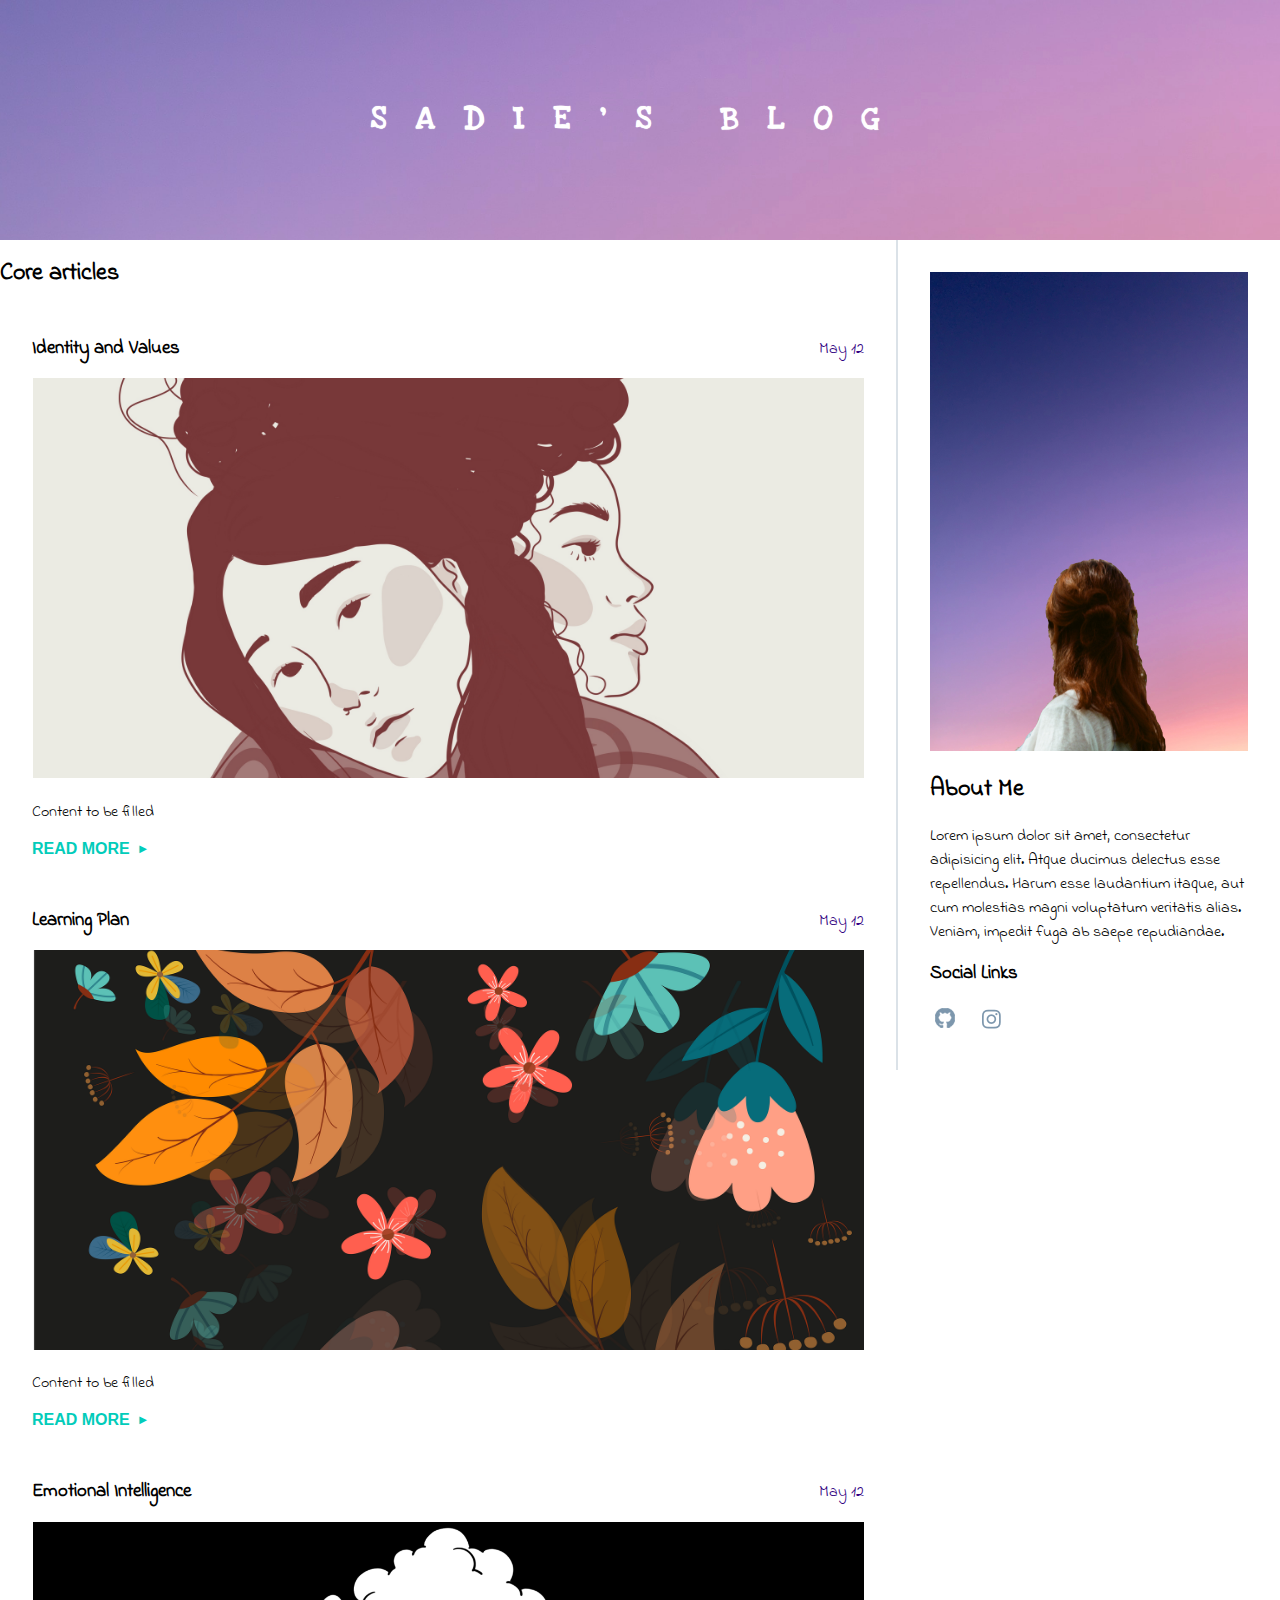
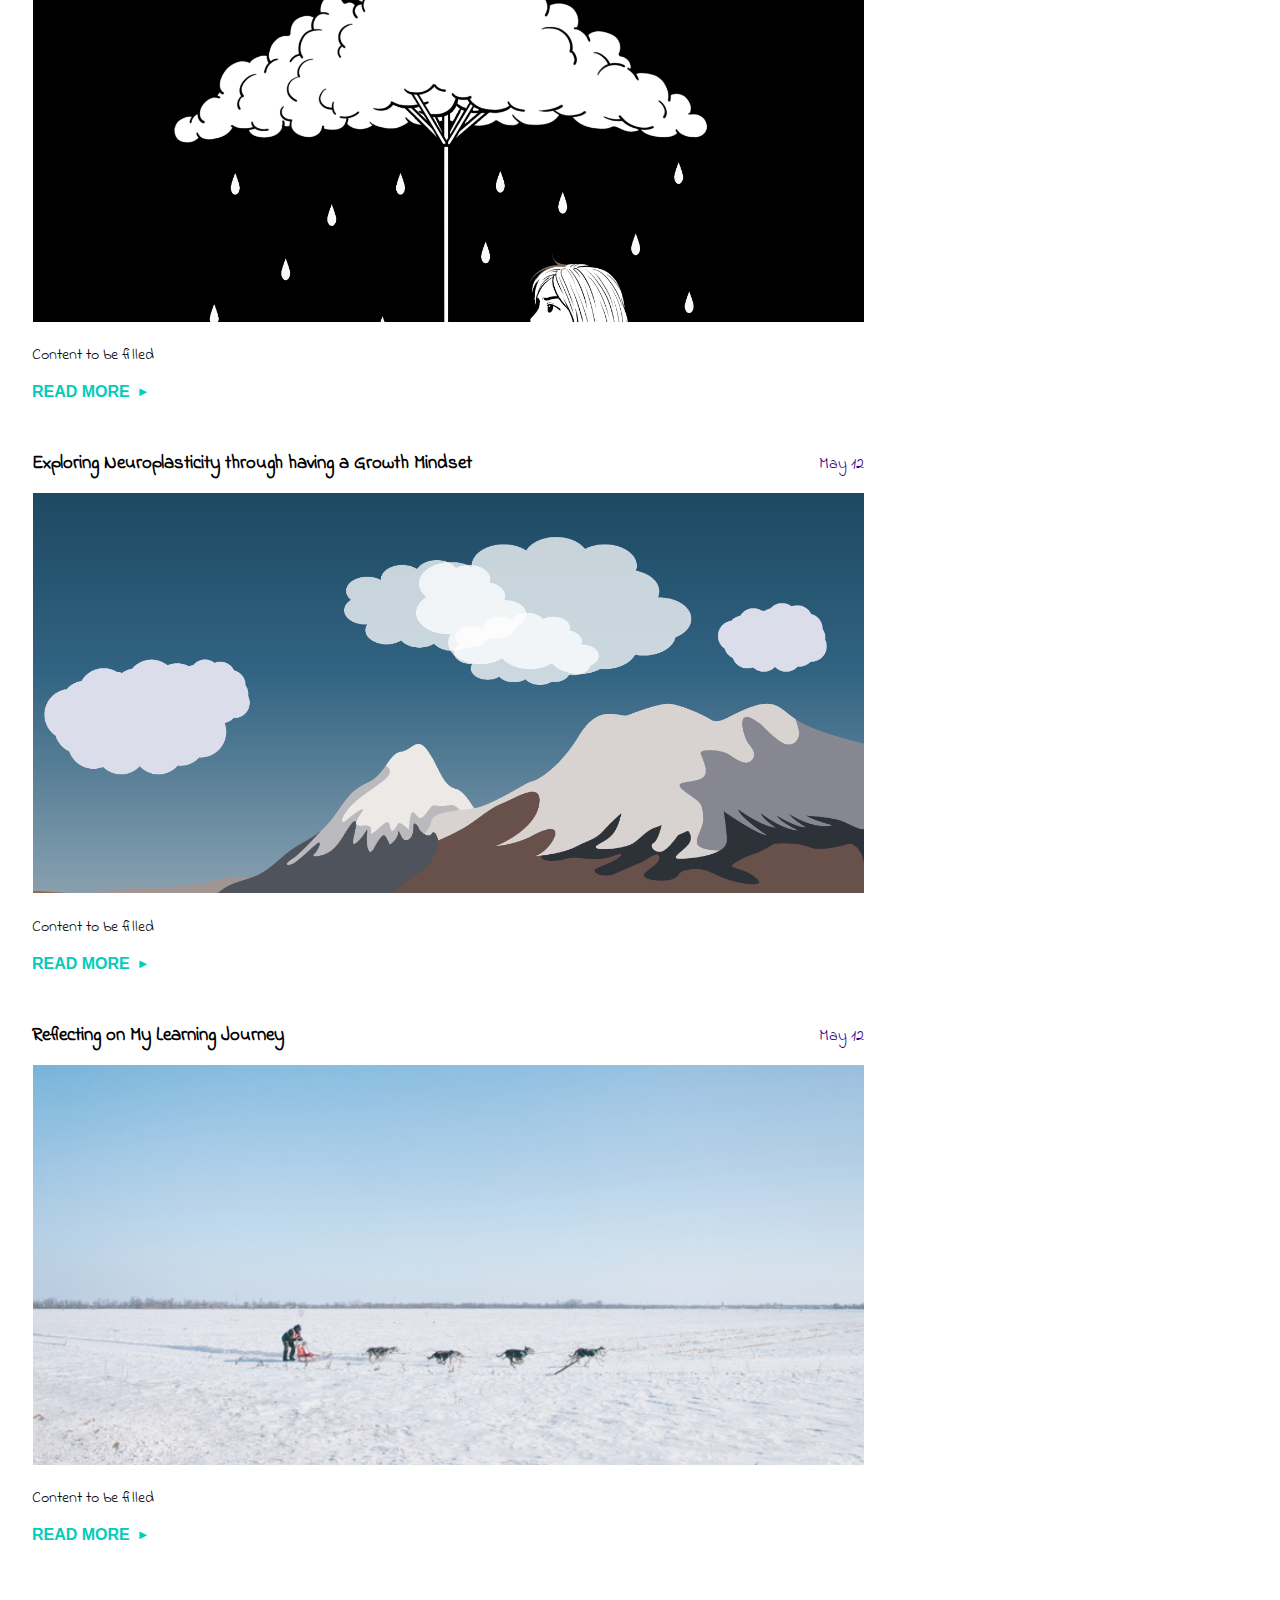
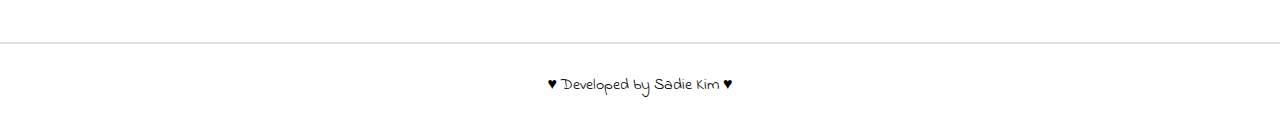
==== core-blog.html @ ee351d7e "Sadie's blog skeleton" ====
<!DOCTYPE html>
<html lang="en">
<head>
  <meta charset="utf-8">
  <title> Sadie's Blog </title>
  <meta name="viewport" content="width=device-width, initial-scale=1">
  <meta name="description" content="">
  <link href="https://fonts.googleapis.com/css2?family=Indie+Flower&family=Love+Ya+Like+A+Sister&display=swap" rel="stylesheet">
  <link rel="stylesheet" href="css/normalize.min.css">
  <link rel="stylesheet" href="css/app.css">
</head>

<body>

  <header class="page-header">
    <h1>
      <a href=index.html> Sadie's Blog </a>
    </h1>
  </header>

  <div class="container">
    <main>
      <h2 class="visuallyhidden"> Core articles </h2>

      <article>
        <header>
          <h3> Identity and Values </h3>
          <time datetime="2016-05-12T08:00">May 12</time>
        </header>
        <img src="img/identityandvalues.jpg" alt="A dogsled team in Alaska">
        <p>Content to be filled</p>
        <a class="read-more" href="#">Read more</a>
      </article> 

      <article>
        <header>
          <h3> Learning Plan </h3>
          <time datetime="2016-05-12T08:00">May 12</time>
        </header>
        <img src="img/learningplan.png" alt="A dogsled team in Alaska">
        <p>Content to be filled</p>
        <a class="read-more" href="#">Read more</a>
      </article> 

      <article>
        <header>
          <h3> Emotional Intelligence </h3>
          <time datetime="2016-05-12T08:00">May 12</time>
        </header>
        <img src="img/emotionalintelligence2.png" alt="A dogsled team in Alaska">
        <p>Content to be filled</p>
        <a class="read-more" href="#">Read more</a>
      </article> 

      <article>
        <header>
          <h3> Exploring Neuroplasticity through having a Growth Mindset </h3>
          <time datetime="2016-05-12T08:00">May 12</time>
        </header>
        <img src="img/growthmindset2.png" alt="A dogsled team in Alaska">
        <p>Content to be filled</p>
        <a class="read-more" href="#">Read more</a>
      </article> 

      <article>
        <header>
          <h3> Reflecting on My Learning Journey </h3>
          <time datetime="2016-05-12T08:00">May 12</time>
        </header>
        <img src="img/chasing-the-snow.jpg" alt="A dogsled team in Alaska">
        <p>Content to be filled</p>
        <a class="read-more" href="#">Read more</a>
      </article> 




      
    </main> 

    <aside>
      <img src="img/profilepic.jpg" alt="My profile picture" style="width:100%;height:auto;>

      <div class="sidebar-text">
        <h2>About Me</h2>
        <p>Lorem ipsum dolor sit amet, consectetur adipisicing elit. Atque ducimus delectus esse repellendus. Harum esse laudantium itaque, aut cum molestias magni voluptatum veritatis alias. Veniam, impedit fuga ab saepe repudiandae.</p>

        <section>
          <h3 class="visuallyhidden">Social Links</h3>
            <a class="social-link" href="https://github.com/sadie-kim" target=_blank>
              <img src="img/GitHub-Mark-32px.png" alt="github">
            </a>
            <a class="social-link" href="https://www.instagram.com/sadie.kim/" target=_blank>
              <img src="img/social-instagram.png" alt="Instagram">
            </a>
            <!--<a class="social-link" href="https://plus.google.com/+Udacity">
              <img src="img/social-google.png" alt="Google Plus">
            </a> -->
        </section>
      </div>
    </aside>
  </div>

  <footer>
    &hearts; Developed by Sadie Kim  &hearts; 
  </footer>

  <script src="js/app.js"></script>
  </body>
</html>
---- css/app.css ----
html {
    box-sizing: border-box;
}

*,
*::before,
*::after {
    box-sizing: inherit;
}

body {
    background-color: #ffffff;
    color: #ffffff;
    font-family: 'Indie Flower', cursive;
}

h1 {
    font-family: 'Love Ya Like A Sister', cursive;
    font-size: 300%;
}

h2,
h3,
h4 {
    font-family: 'Indie Flower', cursive;
}


p {
    line-height: 1.5;
}

.container {
    margin: auto;
    max-width: 1300px;
    position: relative
}

.image {
	position:relative;
}

.image .text {
	position:absolute;
	top:180px;
	left:300px;
    font-family: 'Indie Flower', cursive;
    font-size: 300%;
    color: #ffffff;
    font-weight: 1000;
}



/*** Header Styling ***/
.page-header {
    background-image: url('../img/1.jpg');
    background-position: 50% 75%;
    background-size: contain;
    background-size: 100%;
    text-align: center;
    padding: 5em;
    back
}

a { 
    color: inherit;
    text-decoration: none;
} 

h1 {
    letter-spacing: 30px;
    position: relative;
    text-transform: uppercase;
    text-shadow: 0 0 1px white;
    font-size: 200%
}

h1::after {
    border: 5px solid
    border-radius: 50%;
    content: '';
    height: 15px;
    width: 15px;
    position: absolute;
}

h2,h3,p,footer {
    color:black;
}

/*** Article Styling ***/
article,
aside {
    margin: 2em;
}

article header {
    display: flex;
    align-items: baseline;
    justify-content: space-between;
}

time {
    color: #310081;
}

article img {
    height: auto;
    width:100%;
    max-height: 400px;
    object-fit: cover;
    object-position: 1px 10%;
}

.read-more {
    color: #02ccba;
    font-family: 'Open Sans', sans-serif;
    font-weight: bold;
    text-decoration: none;
    text-transform: uppercase;
}

.read-more::after {
    content: '►';
    position: relative;
    left: 7px;
    font-size: 80%;
    top: -1px;
}

/*** Sidebar Styling ***/
aside {
    border-top: 2px solid #dbe2e8;
    margin-top: 2em;
    padding-top: 2em;
}

.social-link {
    display: inline-block;
    margin-right: 0.75em;
}


/*** Footer Styling ***/
footer {
    border-top: 2px solid #dbe2e8;
    margin-top: 4em;
    padding: 2em;
    text-align: center;
}

/*** Reponsive Styles ***/
@media (min-width: 650px) {
    aside {
        display: flex;
    }
    .sidebar-text {
        margin-left: 2em;
    }
    .sidebar-text h2 {
        margin-top: 0;
    }
}

@media (min-width: 1000px) {
    .page-header {
        min-height: 15vh;
    }

    .container {
        display: flex;
    }

    main {
        flex: 1 1 70%;
    }

    
    aside {
        display: block;
        border-top: 0;
        border-left: 2px solid #dbe2e8;
        margin: 0;
        padding: 2em;
        flex: 0 1 30%;
        align-self: flex-start;
    }

    .sidebar-text {
        margin-left: 0;
    }

    .sidebar-text h2 {
        margin-top: 0.5em;
    }
}
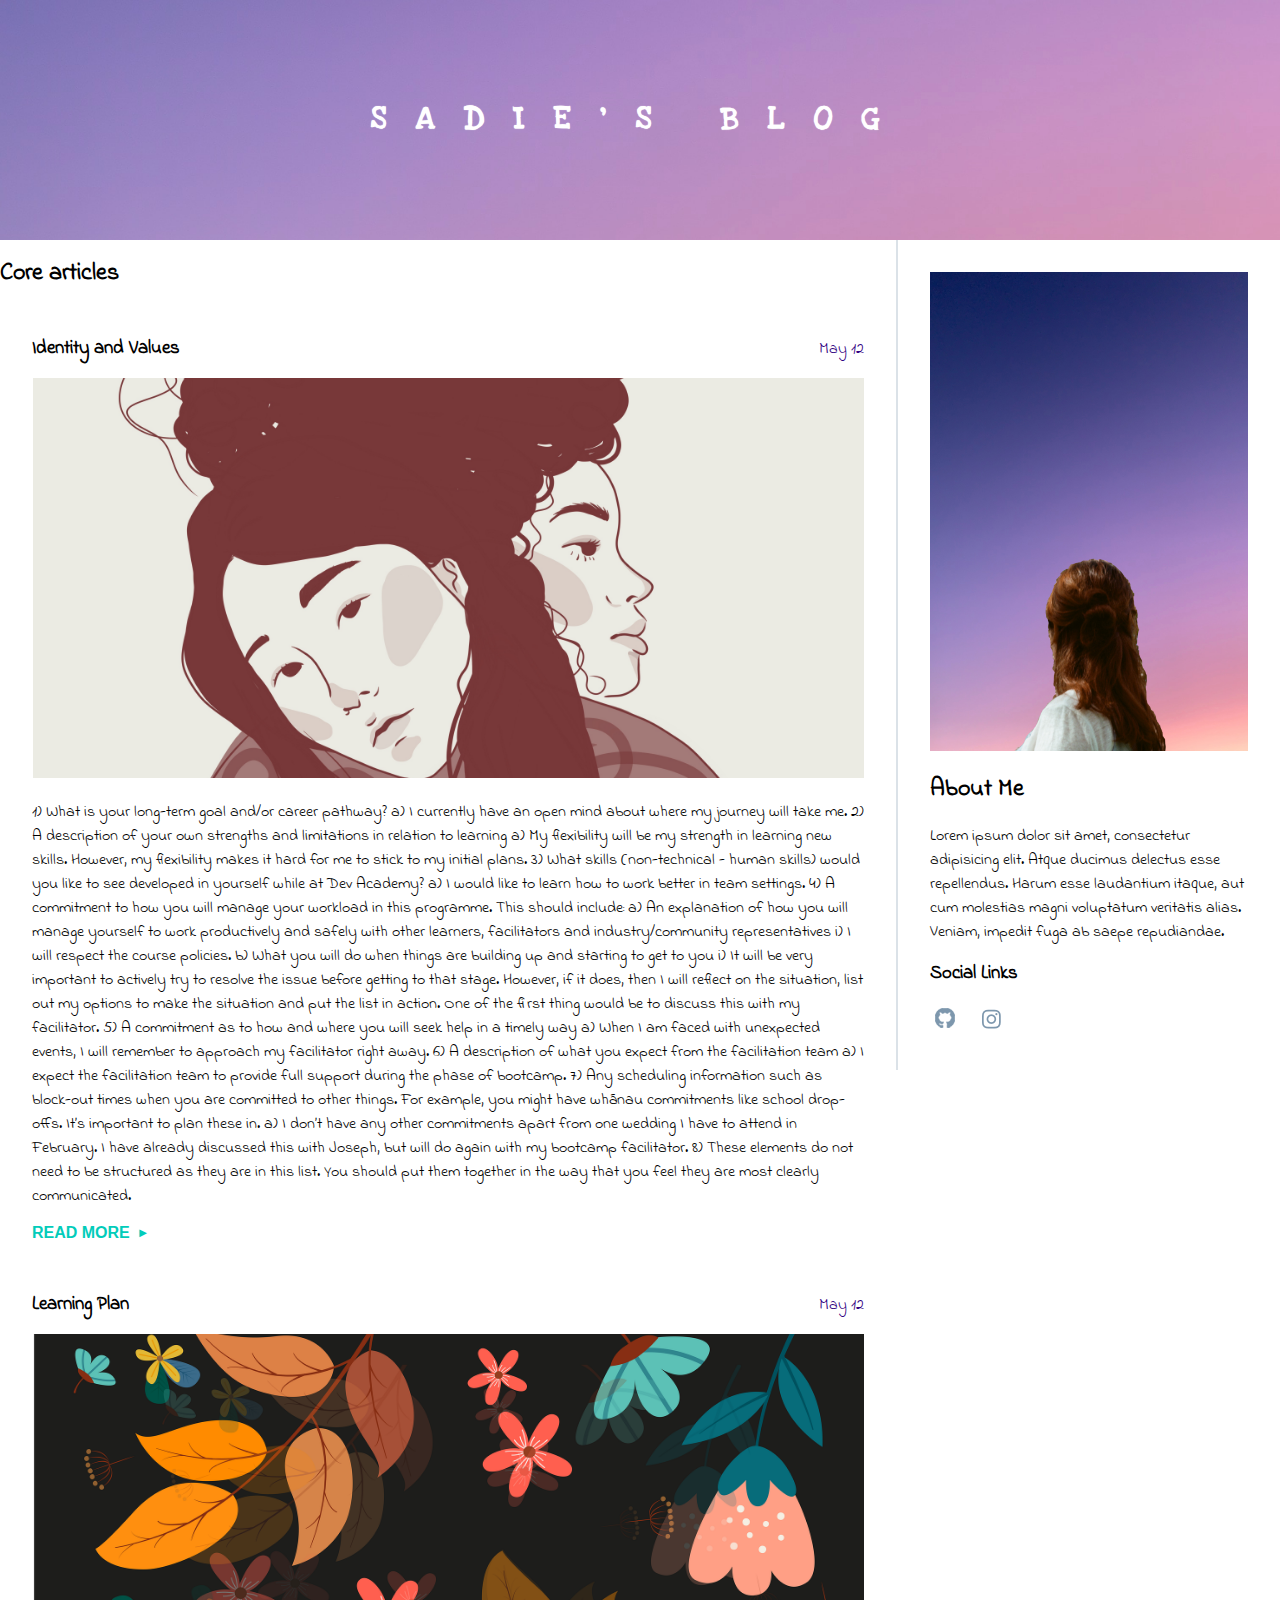
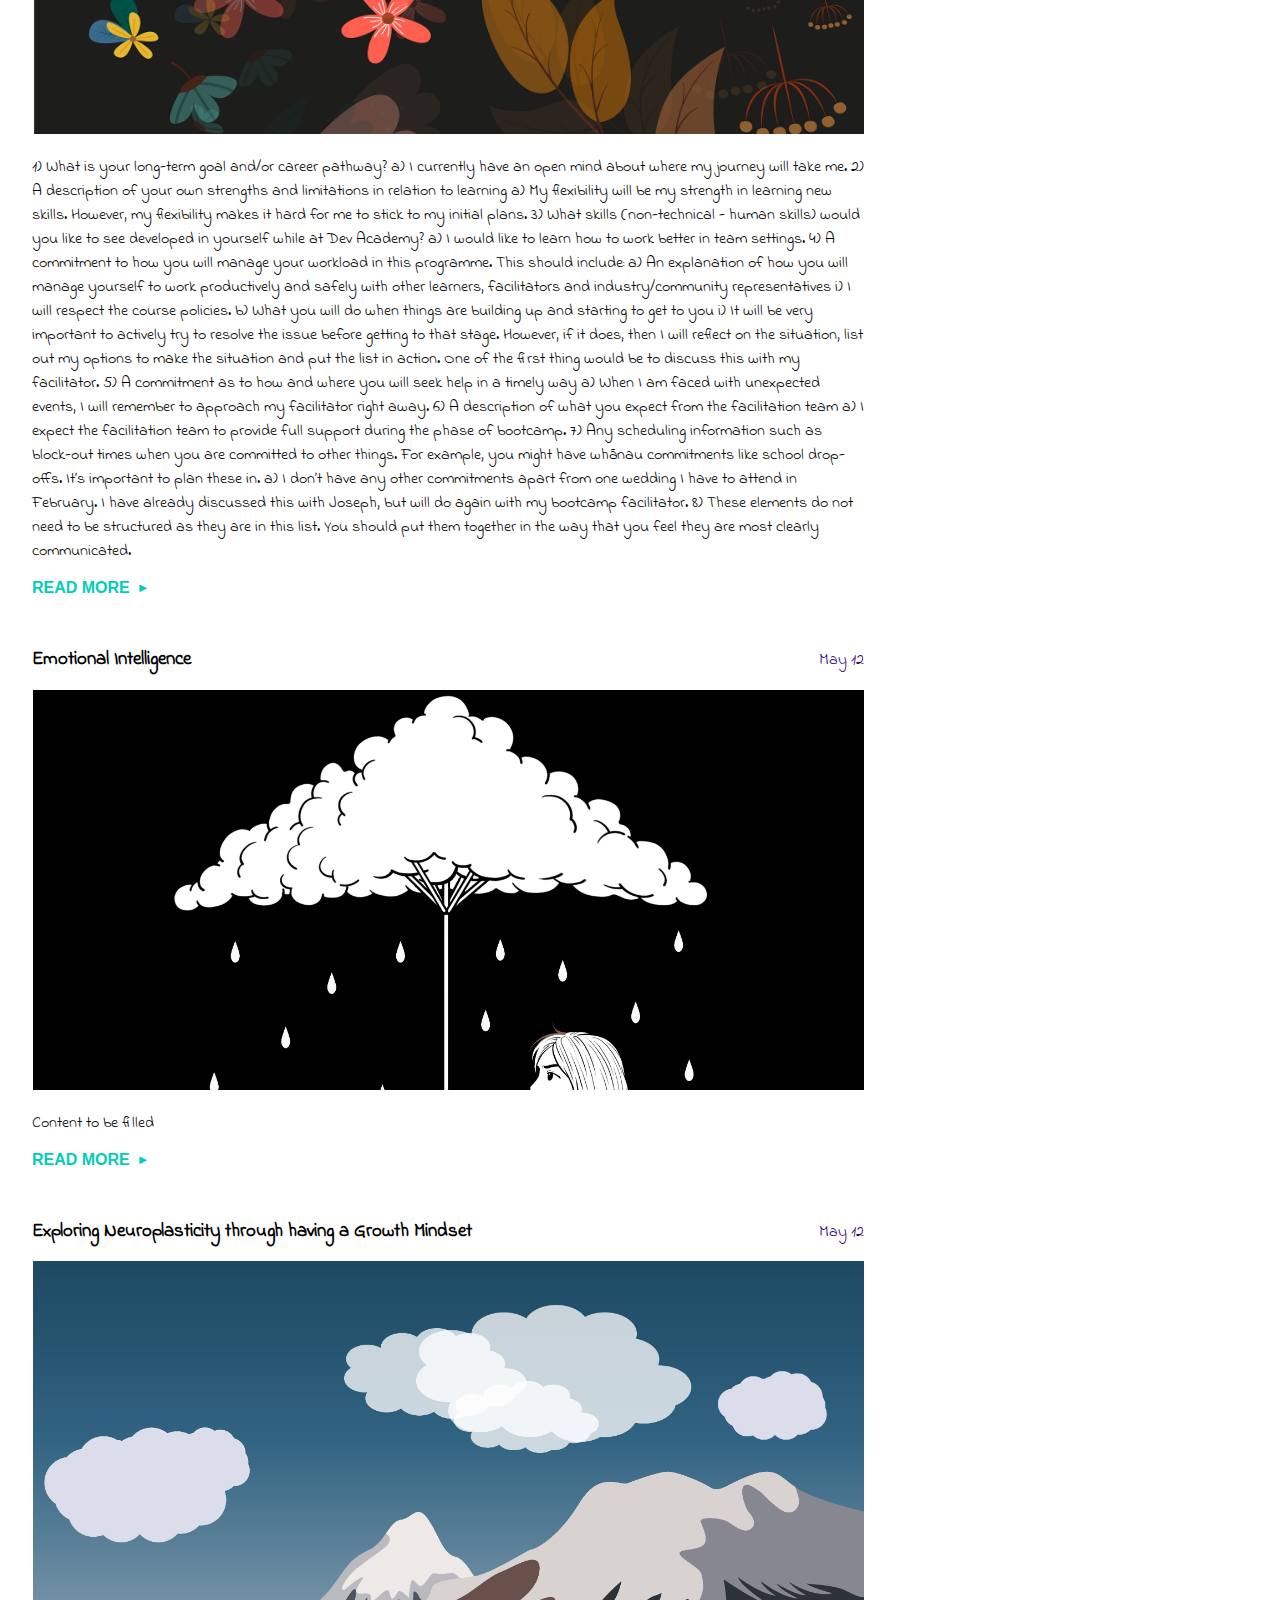
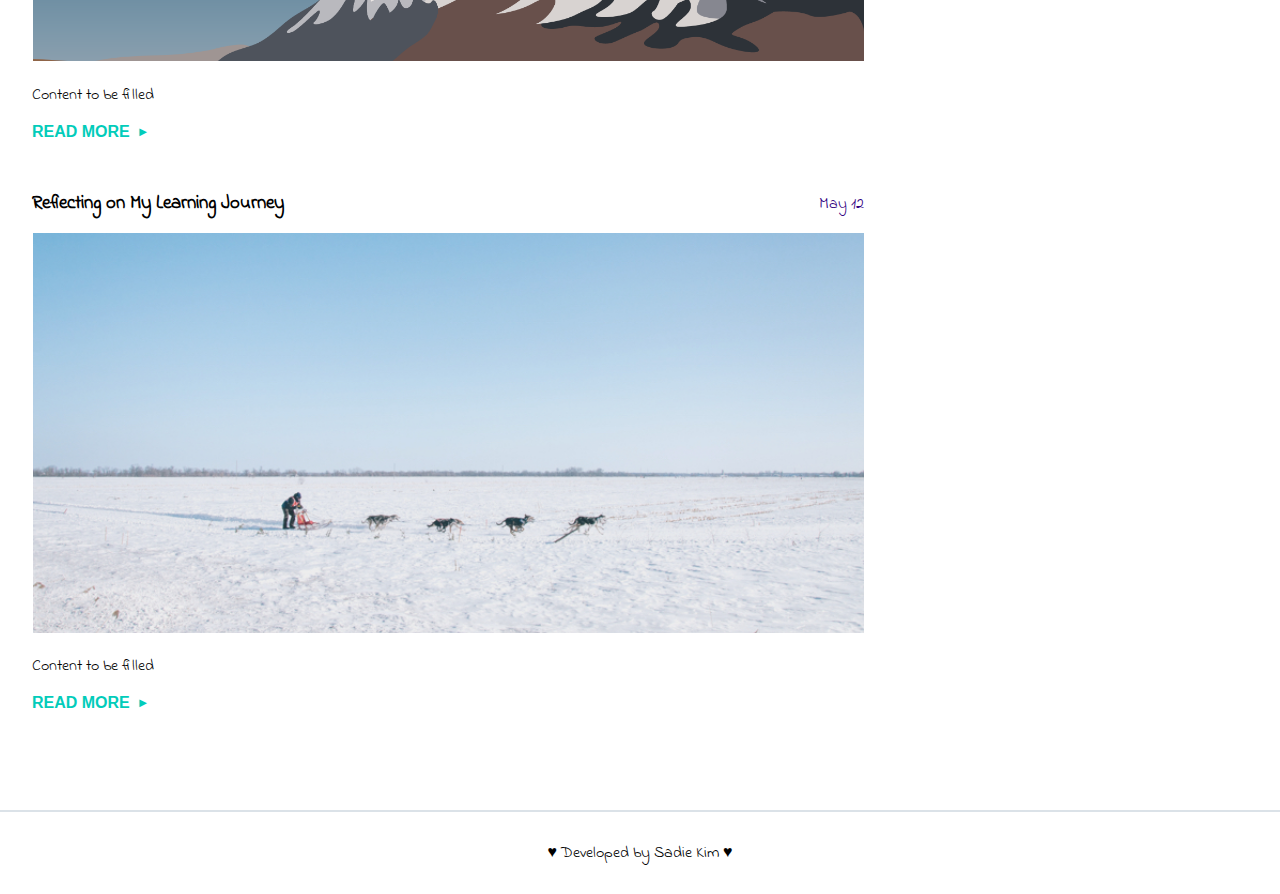
==== commit ed0671fe: "Core blog values and learning plan added" ====
--- a/core-blog.html
+++ b/core-blog.html
@@ -28,7 +28,25 @@
           <time datetime="2016-05-12T08:00">May 12</time>
         </header>
         <img src="img/identityandvalues.jpg" alt="A dogsled team in Alaska">
-        <p>Content to be filled</p>
+        <p>1)	What is your long-term goal and/or career pathway?
+          a)	I currently have an open mind about where my journey will take me. 
+          2)	A description of your own strengths and limitations in relation to learning
+          a)	My flexibility will be my strength in learning new skills. However, my flexibility makes it hard for me to stick to my initial plans. 
+          3)	What skills (non-technical - human skills) would you like to see developed in yourself while at Dev Academy?
+          a)	I would like to learn how to work better in team settings.
+          4)	A commitment to how you will manage your workload in this programme. This should include:
+          a)	An explanation of how you will manage yourself to work productively and safely with other learners, facilitators and industry/community representatives
+          i)	I will respect the course policies.
+          b)	What you will do when things are building up and starting to get to you
+          i)	It will be very important to actively try to resolve the issue before getting to that stage. However, if it does, then I will reflect on the situation, list out my options to make the situation and put the list in action. One of the first thing would be to discuss this with my facilitator.
+          5)	A commitment as to how and where you will seek help in a timely way
+          a)	When I am faced with unexpected events, I will remember to approach my facilitator right away.
+          6)	A description of what you expect from the facilitation team
+          a)	I expect the facilitation team to provide full support during the phase of bootcamp.
+          7)	Any scheduling information such as block-out times when you are committed to other things. For example, you might have whānau commitments like school drop-offs. It’s important to plan these in.
+          a)	I don’t have any other commitments apart from one wedding I have to attend in February. I have already discussed this with Joseph, but will do again with my bootcamp facilitator.
+          8)	These elements do not need to be structured as they are in this list. You should put them together in the way that you feel they are most clearly communicated.
+          </p>
         <a class="read-more" href="#">Read more</a>
       </article> 
 
@@ -38,7 +56,25 @@
           <time datetime="2016-05-12T08:00">May 12</time>
         </header>
         <img src="img/learningplan.png" alt="A dogsled team in Alaska">
-        <p>Content to be filled</p>
+        <p>1)	What is your long-term goal and/or career pathway?
+          a)	I currently have an open mind about where my journey will take me. 
+          2)	A description of your own strengths and limitations in relation to learning
+          a)	My flexibility will be my strength in learning new skills. However, my flexibility makes it hard for me to stick to my initial plans. 
+          3)	What skills (non-technical - human skills) would you like to see developed in yourself while at Dev Academy?
+          a)	I would like to learn how to work better in team settings.
+          4)	A commitment to how you will manage your workload in this programme. This should include:
+          a)	An explanation of how you will manage yourself to work productively and safely with other learners, facilitators and industry/community representatives
+          i)	I will respect the course policies.
+          b)	What you will do when things are building up and starting to get to you
+          i)	It will be very important to actively try to resolve the issue before getting to that stage. However, if it does, then I will reflect on the situation, list out my options to make the situation and put the list in action. One of the first thing would be to discuss this with my facilitator.
+          5)	A commitment as to how and where you will seek help in a timely way
+          a)	When I am faced with unexpected events, I will remember to approach my facilitator right away.
+          6)	A description of what you expect from the facilitation team
+          a)	I expect the facilitation team to provide full support during the phase of bootcamp.
+          7)	Any scheduling information such as block-out times when you are committed to other things. For example, you might have whānau commitments like school drop-offs. It’s important to plan these in.
+          a)	I don’t have any other commitments apart from one wedding I have to attend in February. I have already discussed this with Joseph, but will do again with my bootcamp facilitator.
+          8)	These elements do not need to be structured as they are in this list. You should put them together in the way that you feel they are most clearly communicated.
+          </p>
         <a class="read-more" href="#">Read more</a>
       </article> 
 
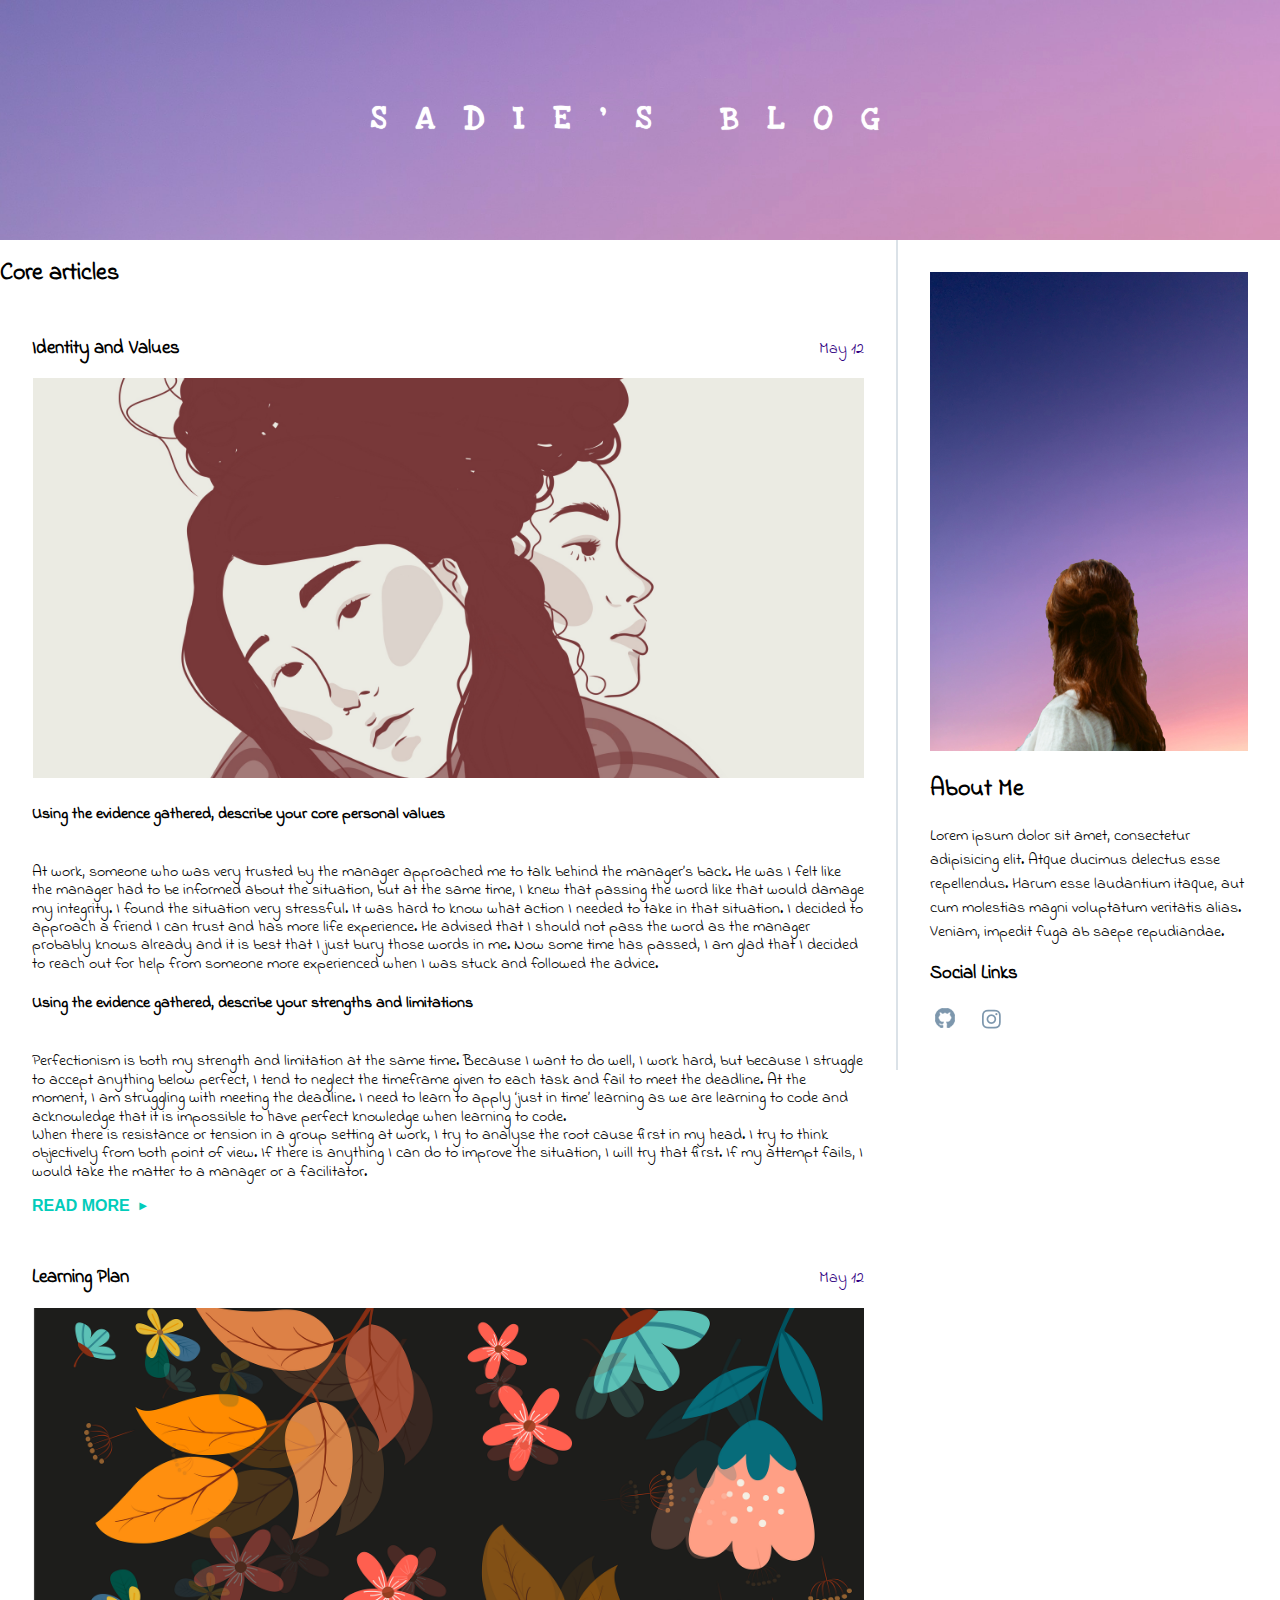
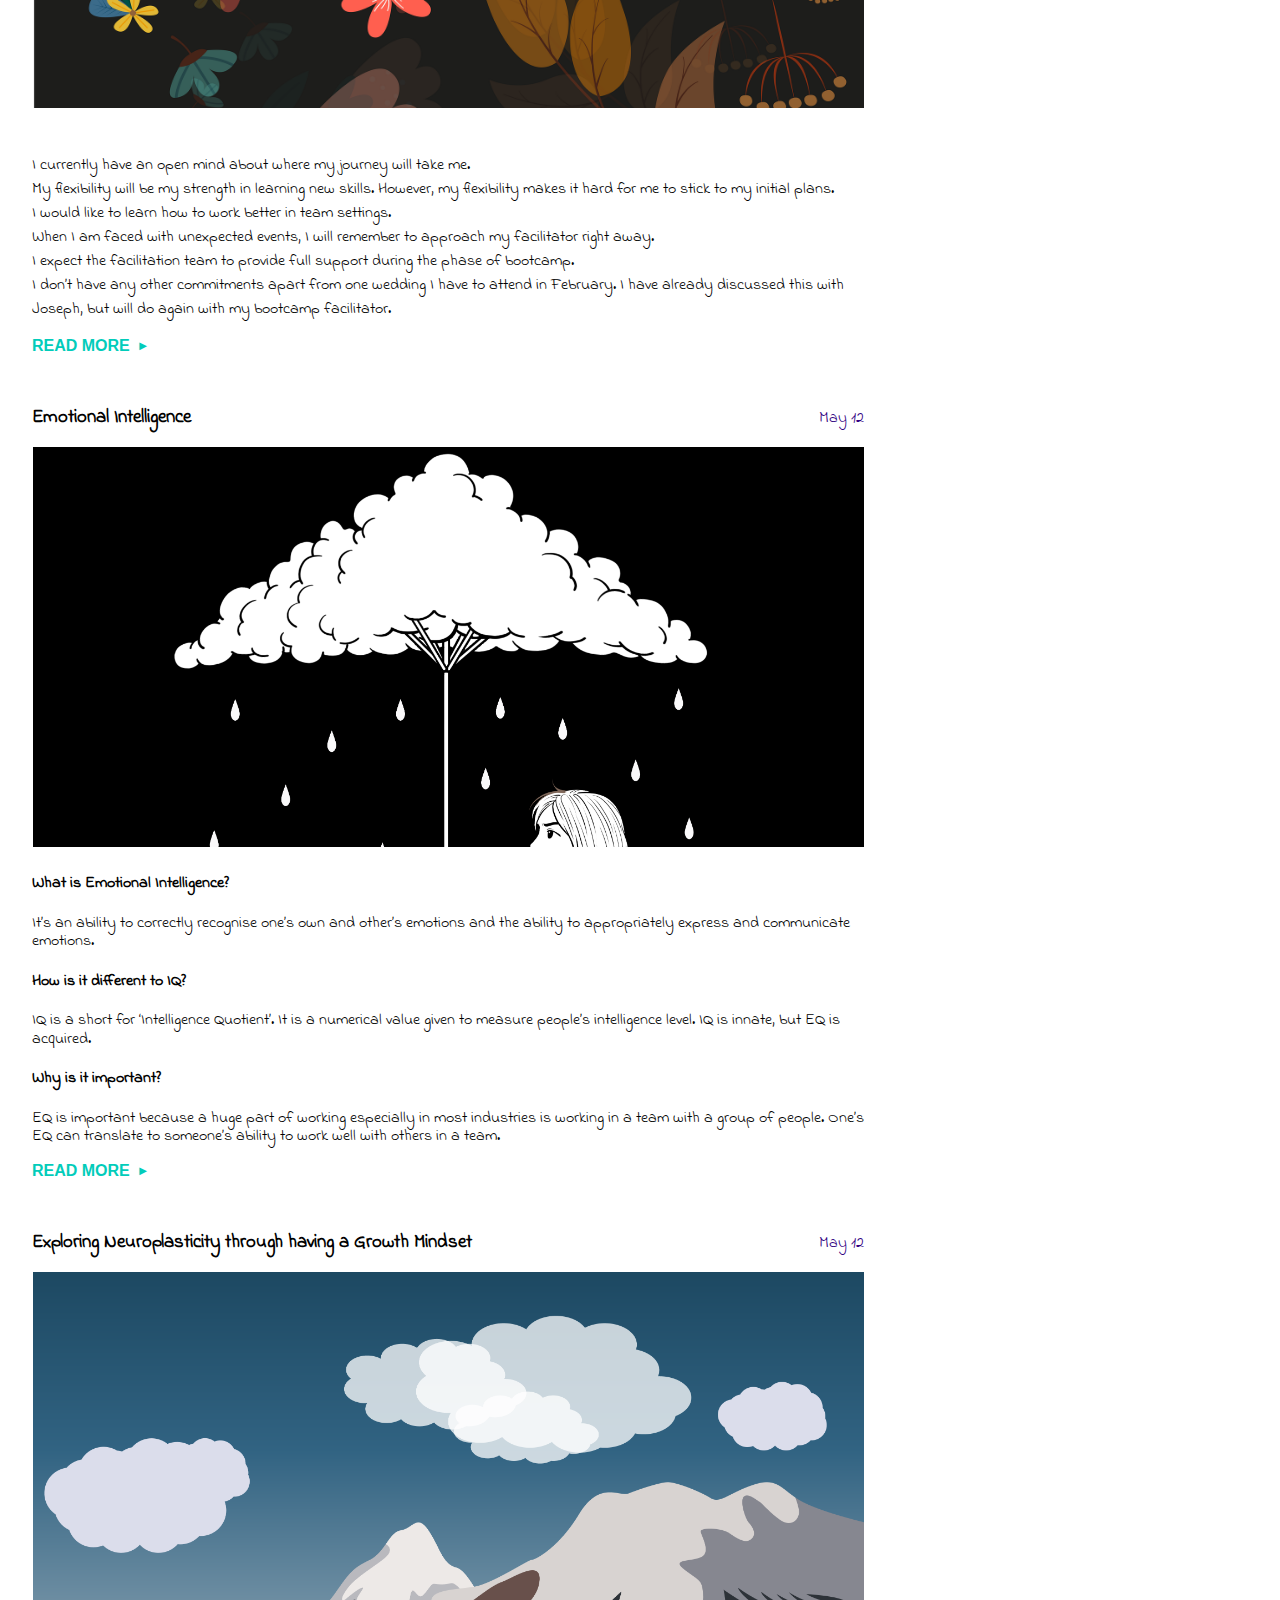
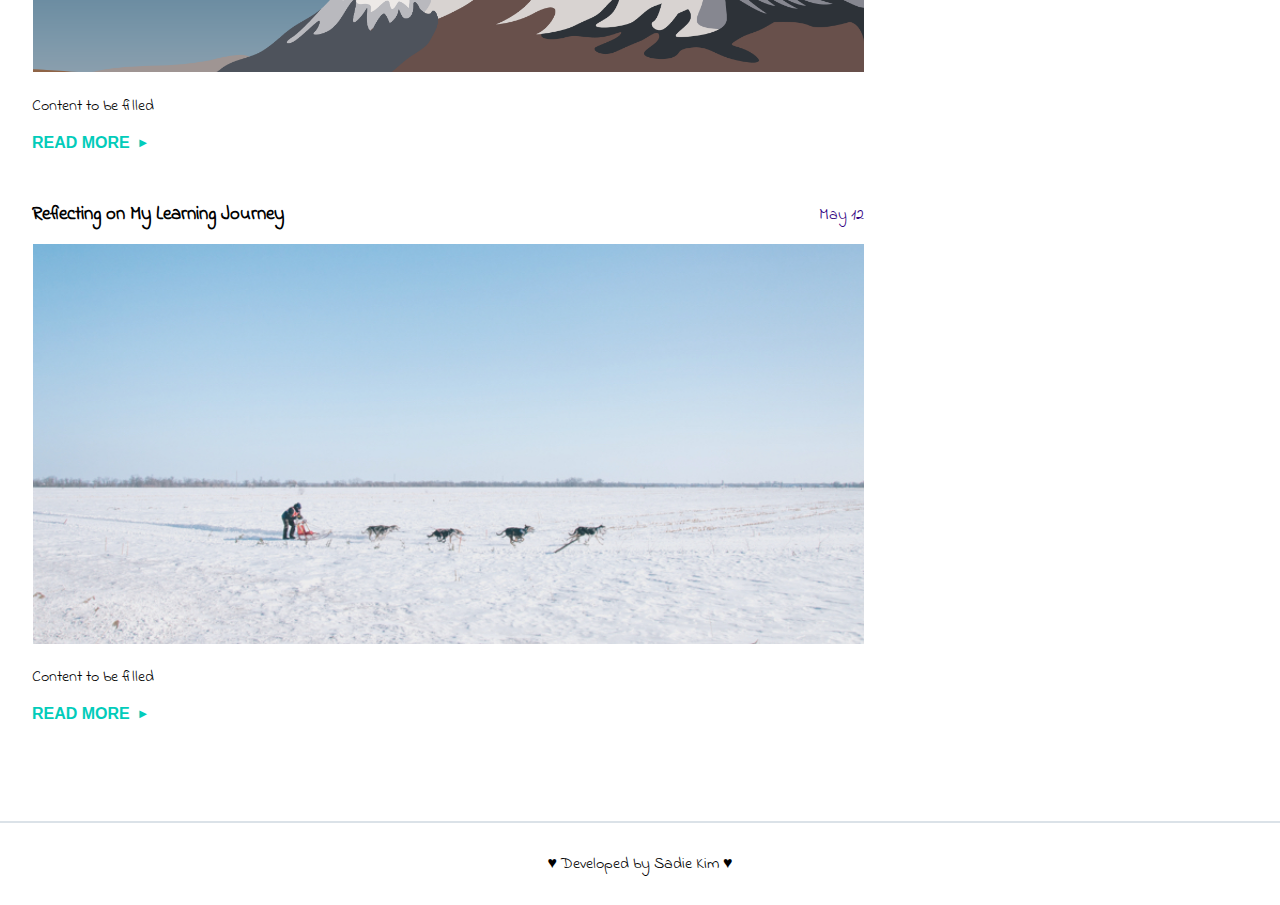
==== commit 5a7ea44b: "Tech blog - JavaScript and DOM added" ====
--- a/core-blog.html
+++ b/core-blog.html
@@ -28,25 +28,18 @@
           <time datetime="2016-05-12T08:00">May 12</time>
         </header>
         <img src="img/identityandvalues.jpg" alt="A dogsled team in Alaska">
-        <p>1)	What is your long-term goal and/or career pathway?
-          a)	I currently have an open mind about where my journey will take me. 
-          2)	A description of your own strengths and limitations in relation to learning
-          a)	My flexibility will be my strength in learning new skills. However, my flexibility makes it hard for me to stick to my initial plans. 
-          3)	What skills (non-technical - human skills) would you like to see developed in yourself while at Dev Academy?
-          a)	I would like to learn how to work better in team settings.
-          4)	A commitment to how you will manage your workload in this programme. This should include:
-          a)	An explanation of how you will manage yourself to work productively and safely with other learners, facilitators and industry/community representatives
-          i)	I will respect the course policies.
-          b)	What you will do when things are building up and starting to get to you
-          i)	It will be very important to actively try to resolve the issue before getting to that stage. However, if it does, then I will reflect on the situation, list out my options to make the situation and put the list in action. One of the first thing would be to discuss this with my facilitator.
-          5)	A commitment as to how and where you will seek help in a timely way
-          a)	When I am faced with unexpected events, I will remember to approach my facilitator right away.
-          6)	A description of what you expect from the facilitation team
-          a)	I expect the facilitation team to provide full support during the phase of bootcamp.
-          7)	Any scheduling information such as block-out times when you are committed to other things. For example, you might have whānau commitments like school drop-offs. It’s important to plan these in.
-          a)	I don’t have any other commitments apart from one wedding I have to attend in February. I have already discussed this with Joseph, but will do again with my bootcamp facilitator.
-          8)	These elements do not need to be structured as they are in this list. You should put them together in the way that you feel they are most clearly communicated.
-          </p>
+        <p>
+          <h4>Using the evidence gathered, describe your core personal values</h4>
+          <br>
+          At work, someone who was very trusted by the manager approached me to talk behind the manager’s back. He was I felt like the manager had to be informed about the situation, but at the same time, I knew that passing the word like that would damage my integrity. I found the situation very stressful. It was hard to know what action I needed to take in that situation. I decided to approach a friend I can trust and has more life experience. He advised that I should not pass the word as the manager probably knows already and it is best that I just bury those words in me. Now some time has passed, I am glad that I decided to reach out for help from someone more experienced when I was stuck and followed the advice. 
+          <br>
+          <h4>Using the evidence gathered, describe your strengths and limitations</h4>  
+          <br>
+          Perfectionism is both my strength and limitation at the same time. Because I want to do well, I work hard, but because I struggle to accept anything below perfect, I tend to neglect the timeframe given to each task and fail to meet the deadline. At the moment, I am struggling with meeting the deadline. I need to learn to apply ‘just in time’ learning as we are learning to code and acknowledge that it is impossible to have perfect knowledge when learning to code. 
+          <br>
+          When there is resistance or tension in a group setting at work, I try to analyse the root cause first in my head. I try to think objectively from both point of view. If there is anything I can do to improve the situation, I will try that first. If my attempt fails, I would take the matter to a manager or a facilitator. 
+          <br>
+        </p>
         <a class="read-more" href="#">Read more</a>
       </article> 
 
@@ -56,25 +49,21 @@
           <time datetime="2016-05-12T08:00">May 12</time>
         </header>
         <img src="img/learningplan.png" alt="A dogsled team in Alaska">
-        <p>1)	What is your long-term goal and/or career pathway?
-          a)	I currently have an open mind about where my journey will take me. 
-          2)	A description of your own strengths and limitations in relation to learning
-          a)	My flexibility will be my strength in learning new skills. However, my flexibility makes it hard for me to stick to my initial plans. 
-          3)	What skills (non-technical - human skills) would you like to see developed in yourself while at Dev Academy?
-          a)	I would like to learn how to work better in team settings.
-          4)	A commitment to how you will manage your workload in this programme. This should include:
-          a)	An explanation of how you will manage yourself to work productively and safely with other learners, facilitators and industry/community representatives
-          i)	I will respect the course policies.
-          b)	What you will do when things are building up and starting to get to you
-          i)	It will be very important to actively try to resolve the issue before getting to that stage. However, if it does, then I will reflect on the situation, list out my options to make the situation and put the list in action. One of the first thing would be to discuss this with my facilitator.
-          5)	A commitment as to how and where you will seek help in a timely way
-          a)	When I am faced with unexpected events, I will remember to approach my facilitator right away.
-          6)	A description of what you expect from the facilitation team
-          a)	I expect the facilitation team to provide full support during the phase of bootcamp.
-          7)	Any scheduling information such as block-out times when you are committed to other things. For example, you might have whānau commitments like school drop-offs. It’s important to plan these in.
-          a)	I don’t have any other commitments apart from one wedding I have to attend in February. I have already discussed this with Joseph, but will do again with my bootcamp facilitator.
-          8)	These elements do not need to be structured as they are in this list. You should put them together in the way that you feel they are most clearly communicated.
-          </p>
+        <p>
+         <br>
+         I currently have an open mind about where my journey will take me. 
+         <br>
+         My flexibility will be my strength in learning new skills. However, my flexibility makes it hard for me to stick to my initial plans. 
+         <br>
+         I would like to learn how to work better in team settings.
+         <br>
+         When I am faced with unexpected events, I will remember to approach my facilitator right away.
+         <br>
+         I expect the facilitation team to provide full support during the phase of bootcamp.
+         <br>
+         I don’t have any other commitments apart from one wedding I have to attend in February. I have already discussed this with Joseph, but will do again with my bootcamp facilitator.
+         <br>
+        </p>
         <a class="read-more" href="#">Read more</a>
       </article> 
 
@@ -84,7 +73,20 @@
           <time datetime="2016-05-12T08:00">May 12</time>
         </header>
         <img src="img/emotionalintelligence2.png" alt="A dogsled team in Alaska">
-        <p>Content to be filled</p>
+        <p>
+          <h4>
+            What is Emotional Intelligence?
+          </h4>
+          It’s an ability to correctly recognise one’s own and other’s emotions and the ability to appropriately express and communicate emotions. 
+          <h4>
+            How is it different to IQ?
+          </h4>
+          IQ is a short for ‘Intelligence Quotient’. It is a numerical value given to measure people’s intelligence level. IQ is innate, but EQ is acquired.
+          <h4>
+            Why is it important?
+          </h4>
+          EQ is important because a huge part of working especially in most industries is working in a team with a group of people. One’s EQ can translate to someone’s ability to work well with others in a team.
+        </p>
         <a class="read-more" href="#">Read more</a>
       </article> 
 
--- a/css/app.css
+++ b/css/app.css
@@ -93,6 +93,7 @@
 article,
 aside {
     margin: 2em;
+    color: black;
 }
 
 article header {
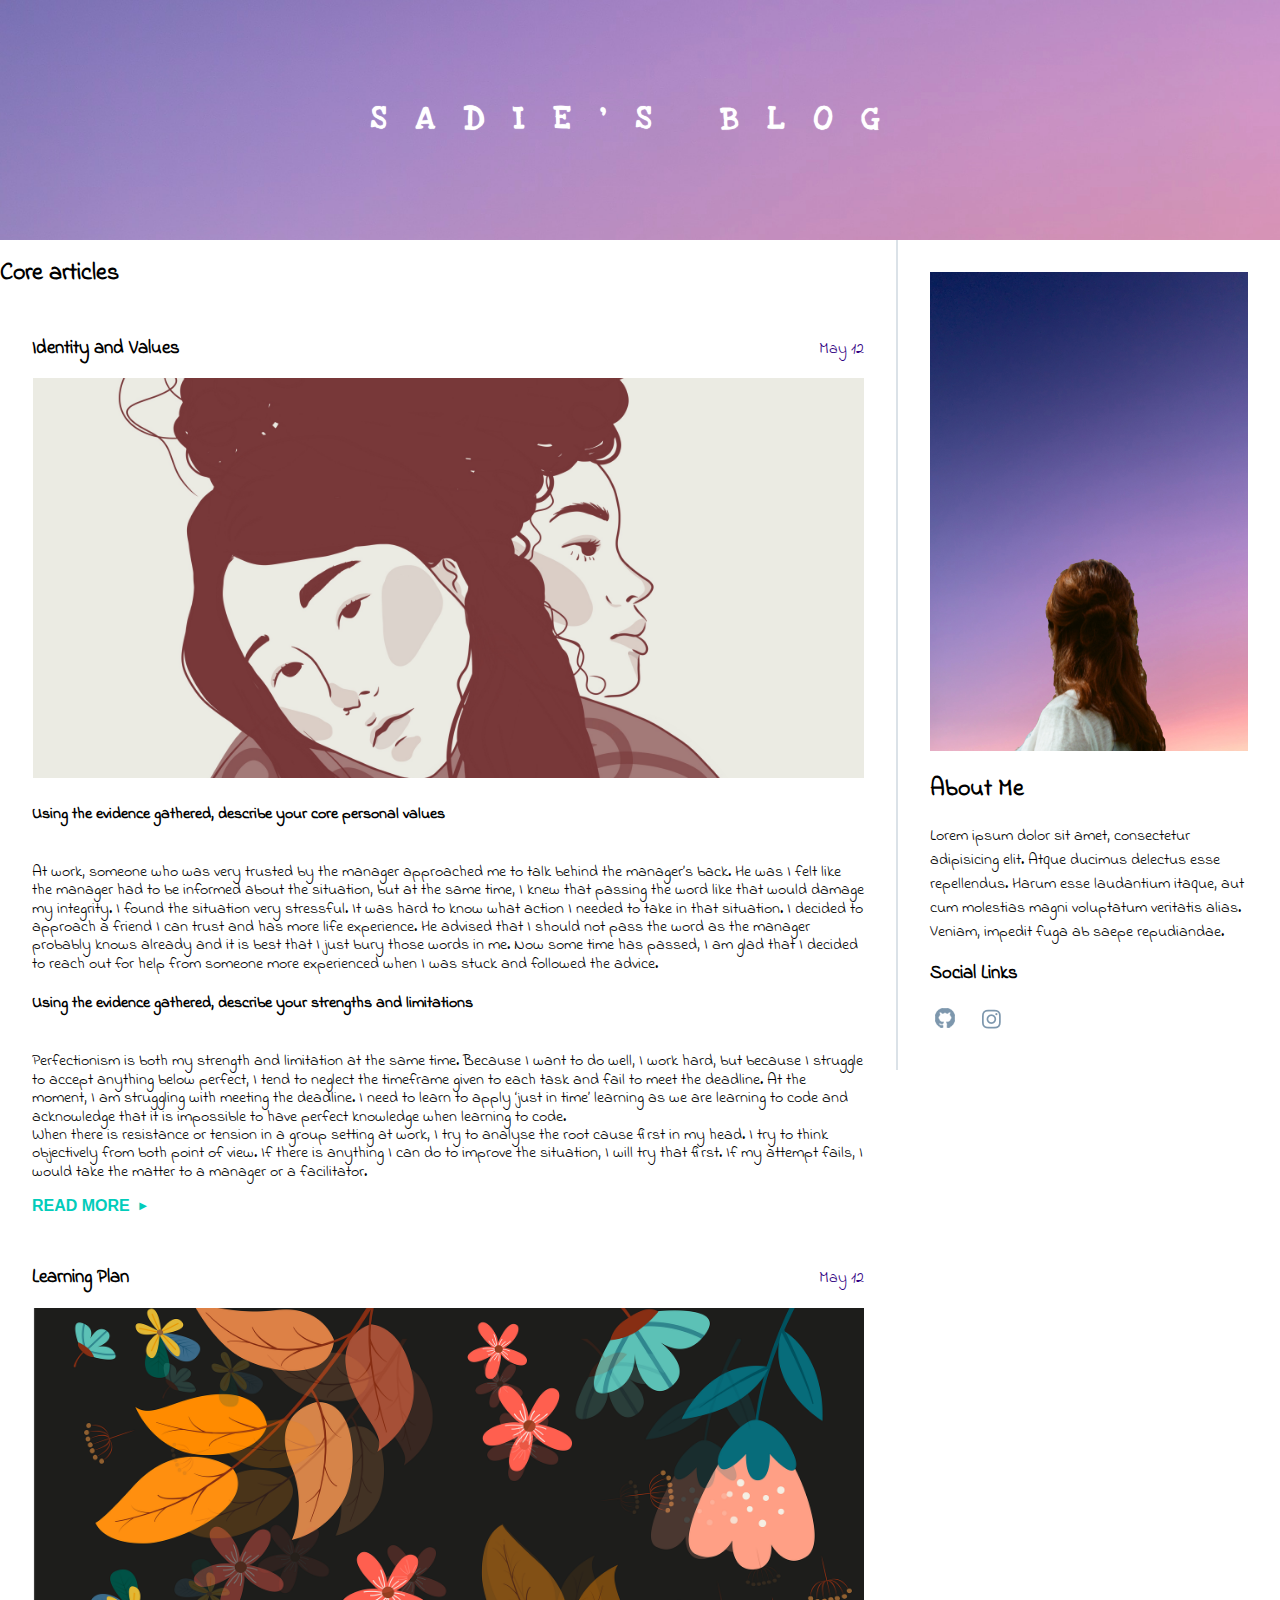
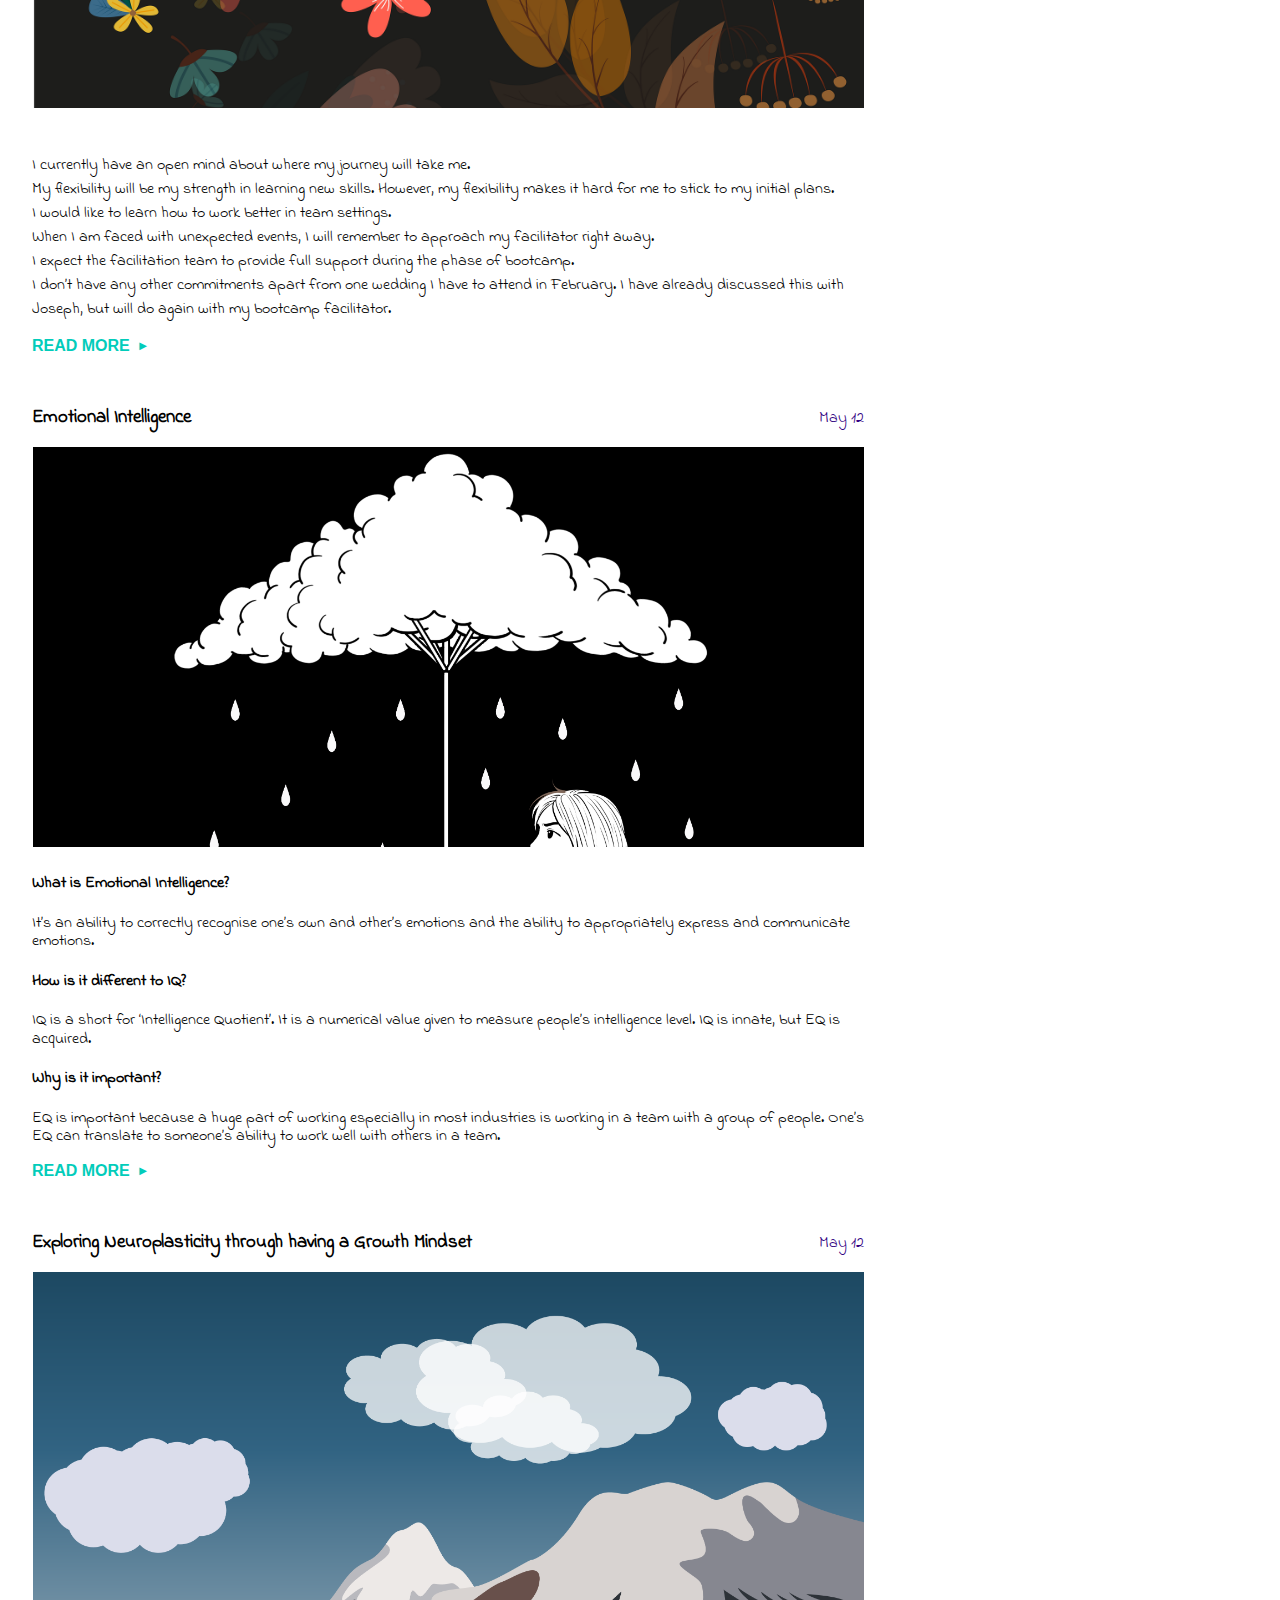
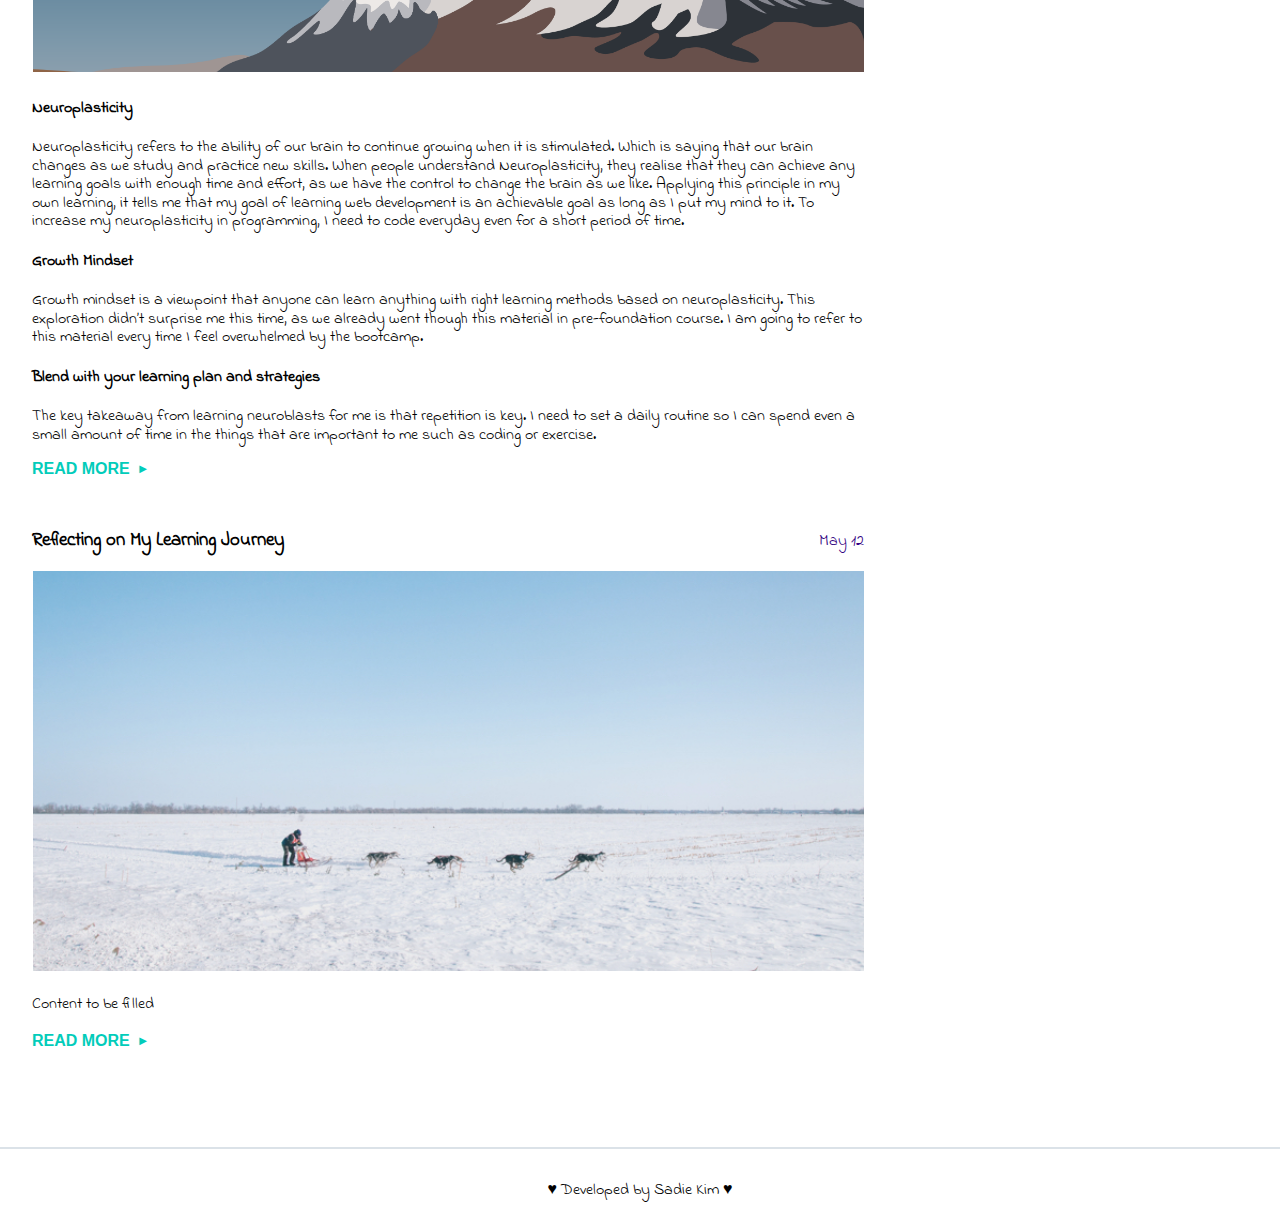
==== commit 9e0953db: "Neuroplasticity core blog added" ====
--- a/core-blog.html
+++ b/core-blog.html
@@ -96,7 +96,20 @@
           <time datetime="2016-05-12T08:00">May 12</time>
         </header>
         <img src="img/growthmindset2.png" alt="A dogsled team in Alaska">
-        <p>Content to be filled</p>
+        <p>
+          <h4>Neuroplasticity</h4>
+          Neuroplasticity refers to the ability of our brain to continue growing when it is stimulated. Which is saying that our brain changes as we study and practice new skills.
+          When people understand Neuroplasticity, they realise that they can achieve any learning goals with enough time and effort, as we have the control to change the brain as we like.  
+          Applying this principle in my own learning, it tells me that my goal of learning web development is an achievable goal as long as I put my mind to it. To increase my neuroplasticity in programming, I need to code everyday even for a short period of time.
+          
+          <h4>Growth Mindset</h4>
+          Growth mindset is a viewpoint that anyone can learn anything with right learning methods based on neuroplasticity. 
+          This exploration didn’t surprise me this time, as we already went though this material in pre-foundation course.
+          I am going to refer to this material every time I feel overwhelmed by the bootcamp.
+          
+          <h4>Blend with your learning plan and strategies</h4>
+          The key takeaway from learning neuroblasts for me is that repetition is key. I need to set a daily routine so I can spend even a small amount of time in the things that are important to me such as coding or exercise.
+          </p>
         <a class="read-more" href="#">Read more</a>
       </article> 
 
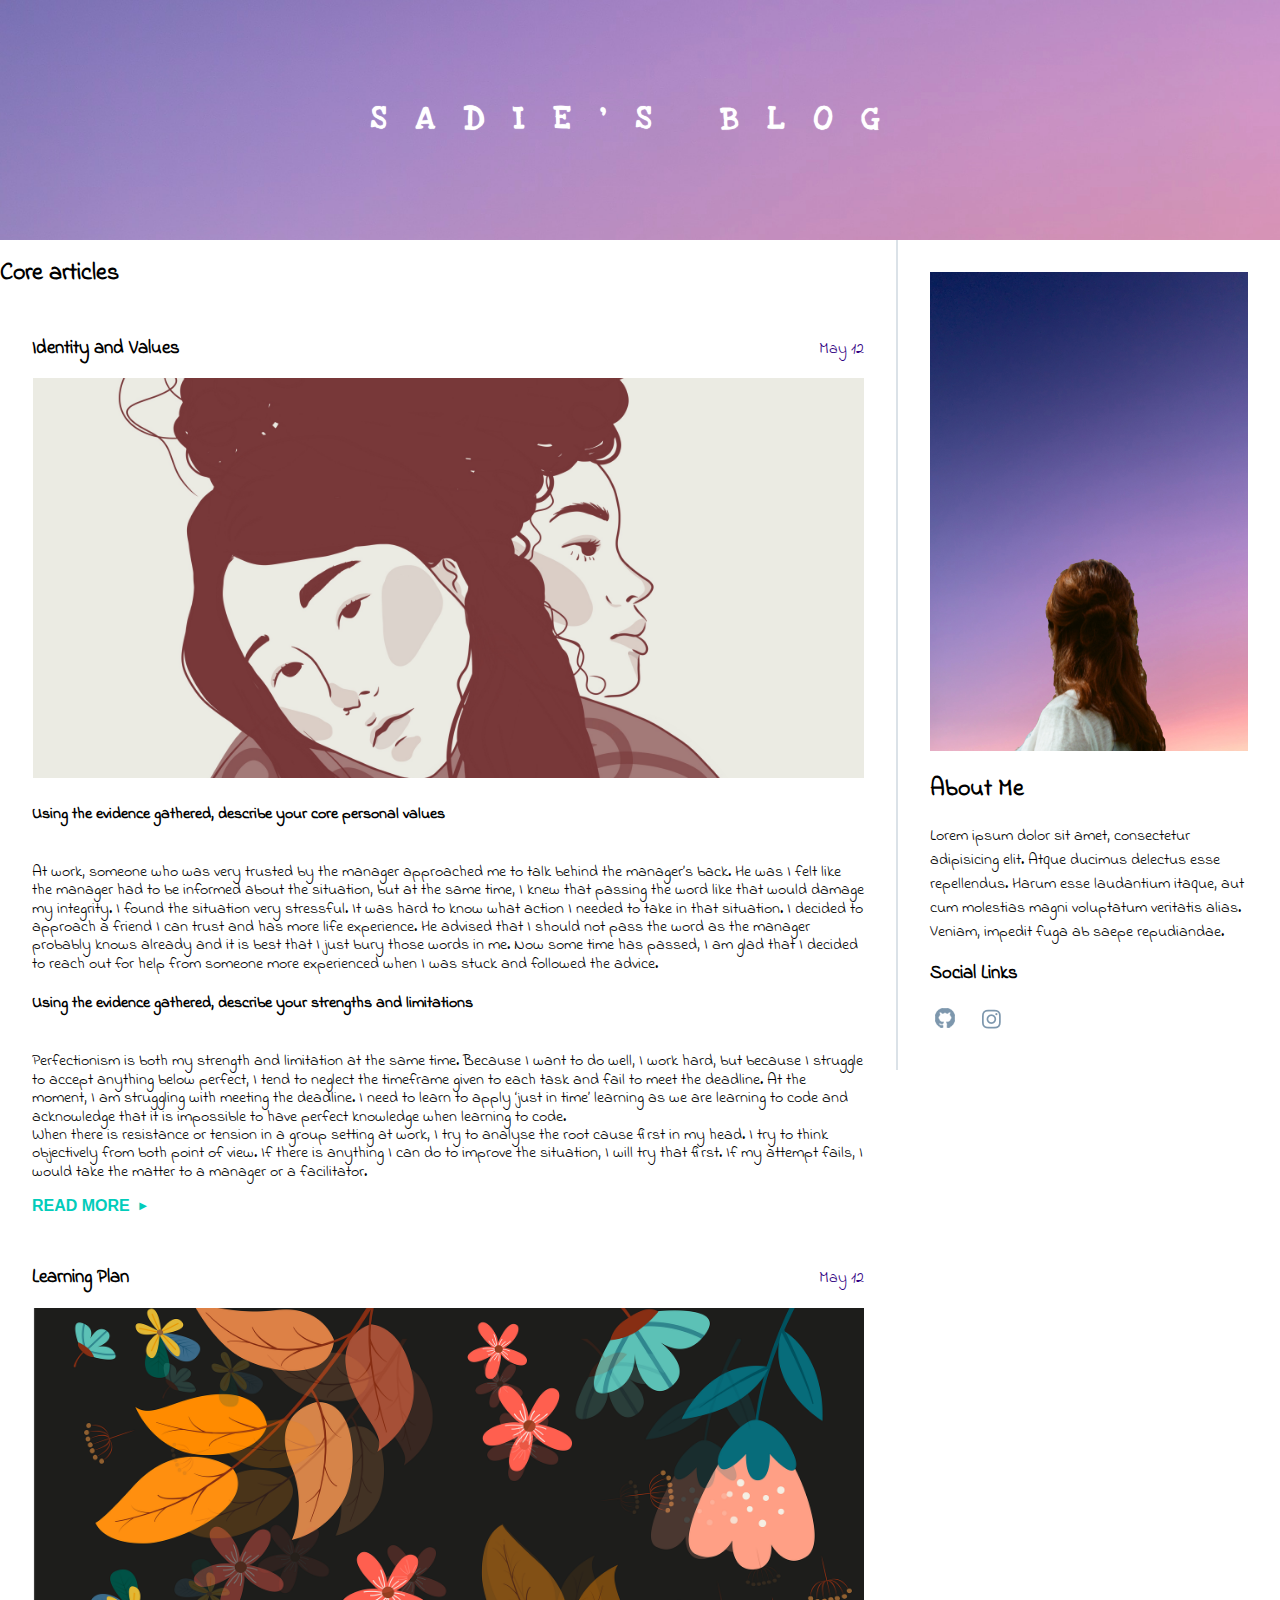
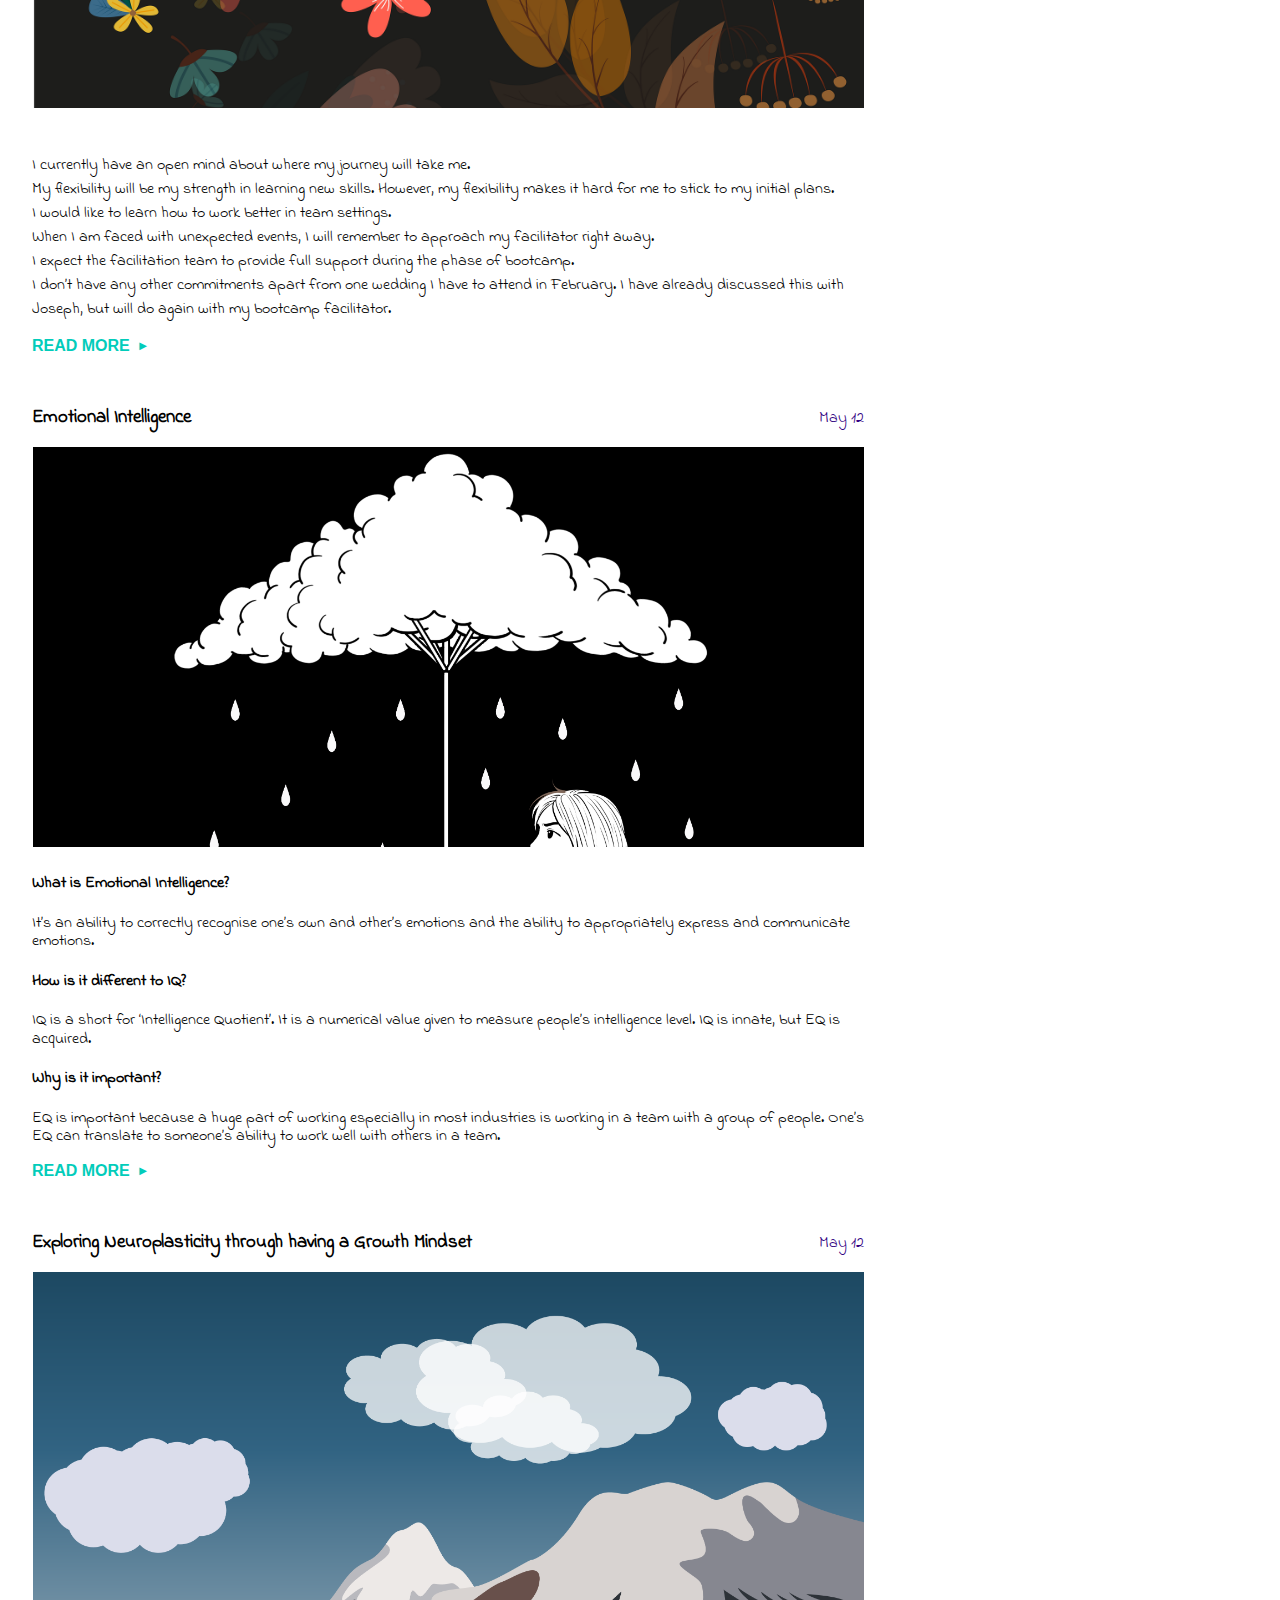
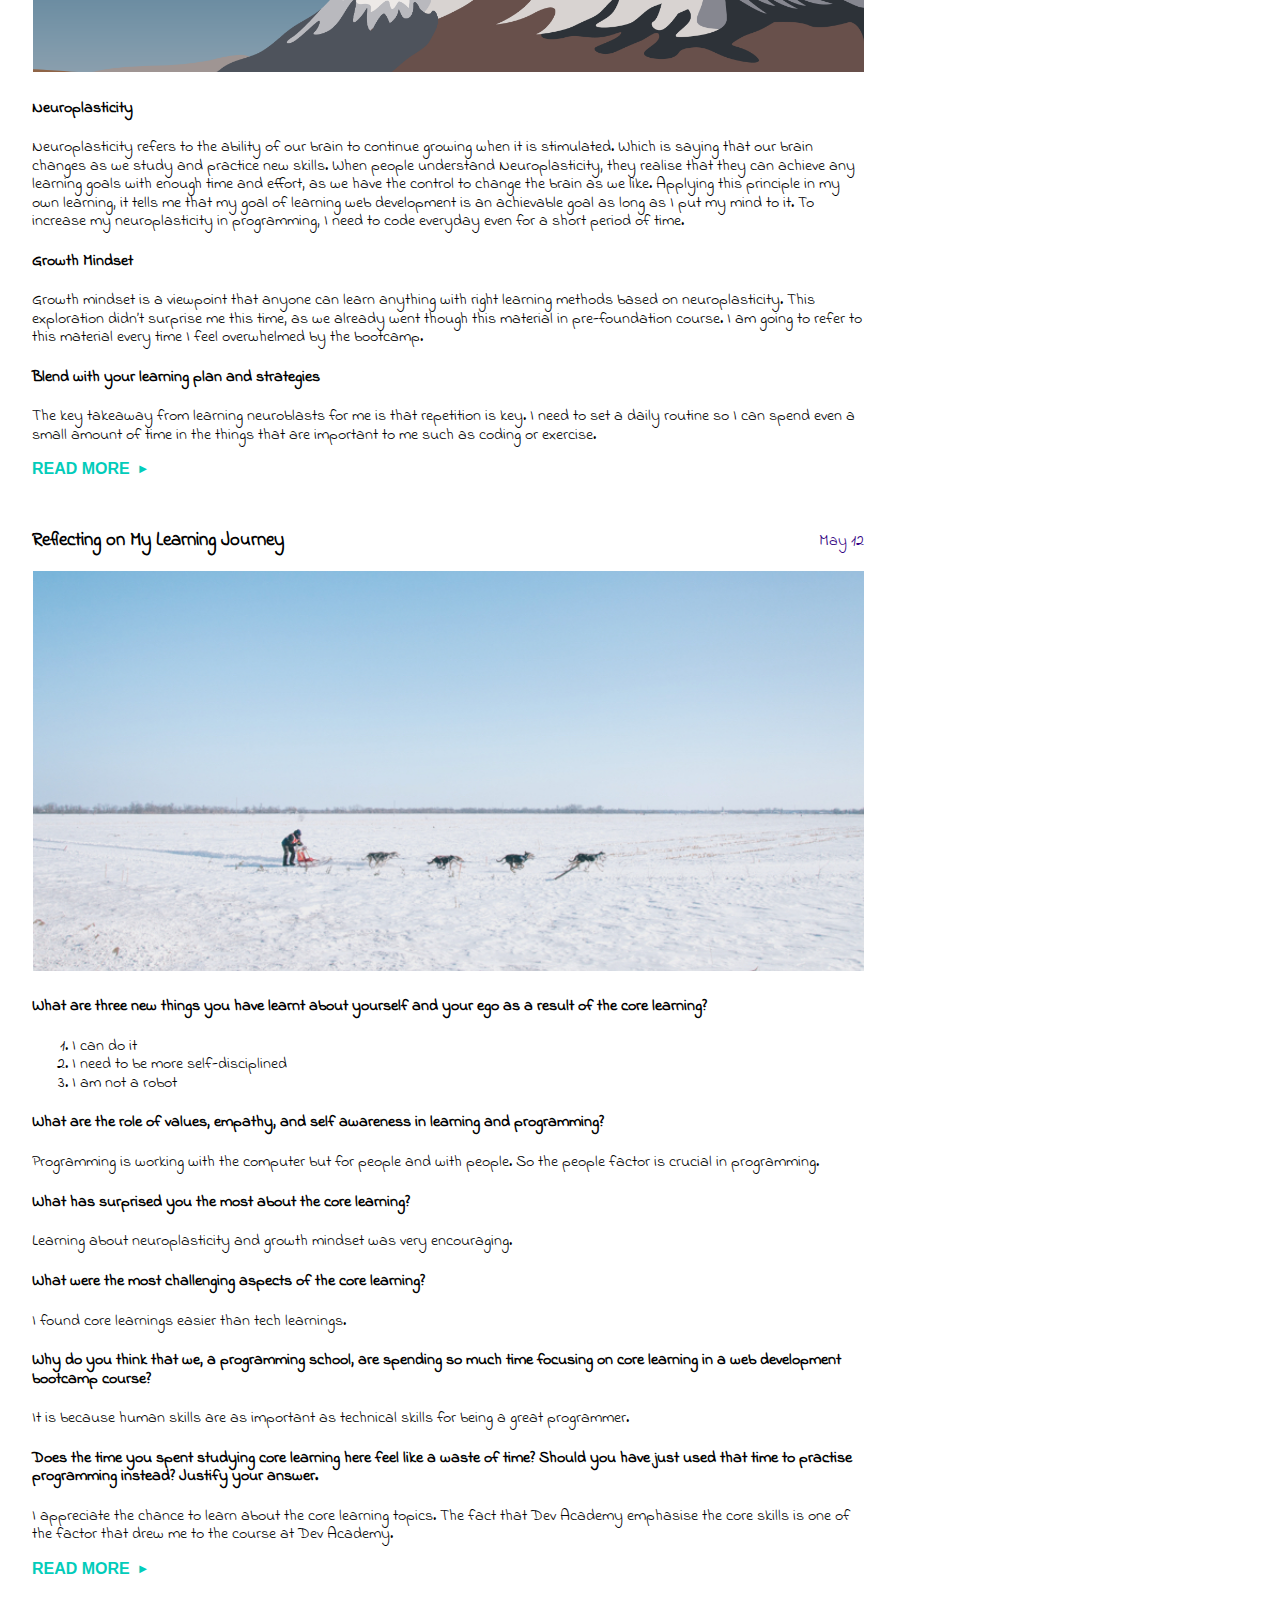
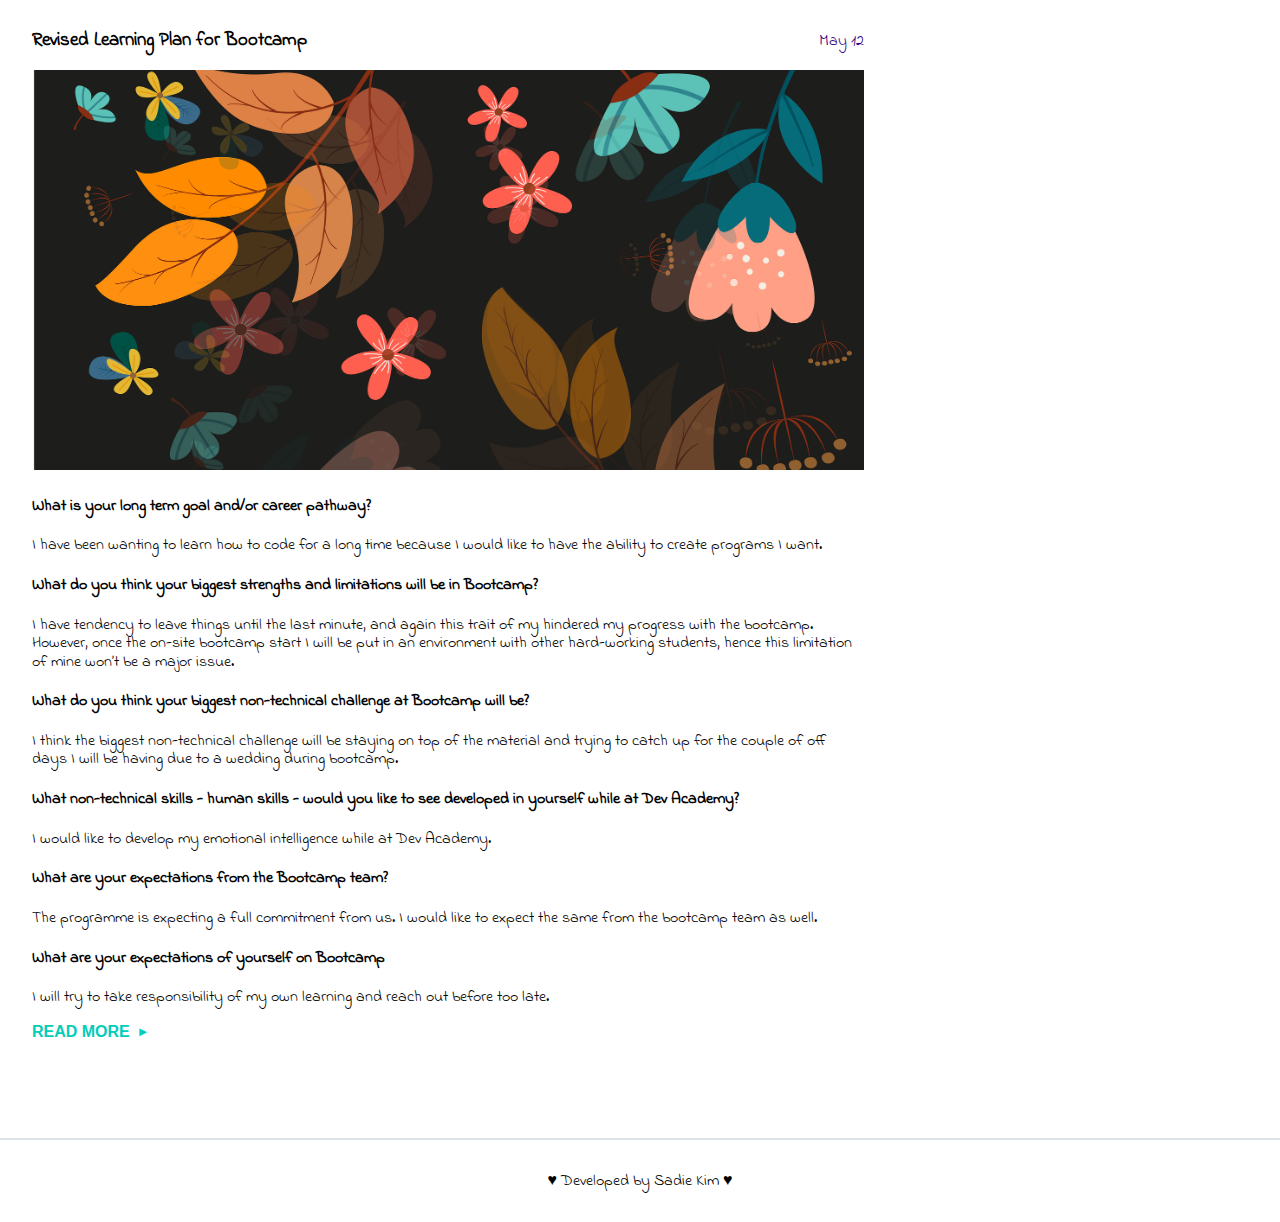
==== commit 856f3d48: "Core blogs from Sprint 5 added" ====
--- a/core-blog.html
+++ b/core-blog.html
@@ -112,21 +112,69 @@
           </p>
         <a class="read-more" href="#">Read more</a>
       </article> 
-
+     
       <article>
         <header>
           <h3> Reflecting on My Learning Journey </h3>
           <time datetime="2016-05-12T08:00">May 12</time>
         </header>
         <img src="img/chasing-the-snow.jpg" alt="A dogsled team in Alaska">
-        <p>Content to be filled</p>
-        <a class="read-more" href="#">Read more</a>
-      </article> 
-
-
-
-
-      
+        <p>
+          <h4>What are three new things you have learnt about yourself and your ego as a result of the core learning?</h4>
+          <ol>
+            <li>I can do it</li>
+            <li>I need to be more self-disciplined</li>
+            <li>I am not a robot</li>
+          </ol>
+  
+        <h4>What are the role of values, empathy, and self awareness in learning and programming?</h4>
+        Programming is working with the computer but for people and with people. So the people factor is crucial in programming. 
+  
+        <h4>What has surprised you the most about the core learning?</h4>
+        Learning about neuroplasticity and growth mindset was very encouraging. 
+  
+        <h4>What were the most challenging aspects of the core learning?</h4>
+        I found core learnings easier than tech learnings. 
+  
+        <h4>Why do you think that we, a programming school, are spending so much time focusing on core learning in a web development bootcamp course?</h4>
+        It is because human skills are as important as technical skills for being a great programmer. 
+        
+        <h4>Does the time you spent studying core learning here feel like a waste of time? Should you have just used that time to practise programming instead? Justify your answer.</h4>
+        I appreciate the chance to learn about the core learning topics. The fact that Dev Academy emphasise the core skills is one of the factor that drew me to the course at Dev Academy. 
+        
+        </p>
+        <a class="read-more" href="#">Read more</a>
+      </article> 
+
+      <article>
+        <header>
+          <h3> Revised Learning Plan for Bootcamp</h3>
+          <time datetime="2016-05-12T08:00">May 12</time>
+        </header>
+        <img src="img/learningplan.png" alt="A dogsled team in Alaska">
+        <p>
+          <h4>What is your long term goal and/or career pathway?</h4>
+          I have been wanting to learn how to code for a long time because I would like to have the ability to create programs I want.
+
+          <h4>What do you think your biggest strengths and limitations will be in Bootcamp?</h4>
+          I have tendency to leave things until the last minute, and again this trait of my hindered my progress with the bootcamp. However, once the on-site bootcamp start I will be put in an environment with other hard-working students, hence this limitation of mine won’t be a major issue. 
+
+          <h4>What do you think your biggest non-technical challenge at Bootcamp will be?</h4>
+          I think the biggest non-technical challenge will be staying on top of the material and trying to catch up for the couple of off days I will be having due to a wedding during bootcamp. 
+
+          <h4>What non-technical skills - human skills - would you like to see developed in yourself while at Dev Academy?</h4>
+          I would like to develop my emotional intelligence while at Dev Academy. 
+
+          <h4>What are your expectations from the Bootcamp team?</h4>
+          The programme is expecting a full commitment from us. I would like to expect the same from the bootcamp team as well.
+
+          <h4>What are your expectations of yourself on Bootcamp</h4>
+          I will try to take responsibility of my own learning and reach out before too late. 
+          
+        </p>
+        <a class="read-more" href="#">Read more</a>
+      </article> 
+
     </main> 
 
     <aside>
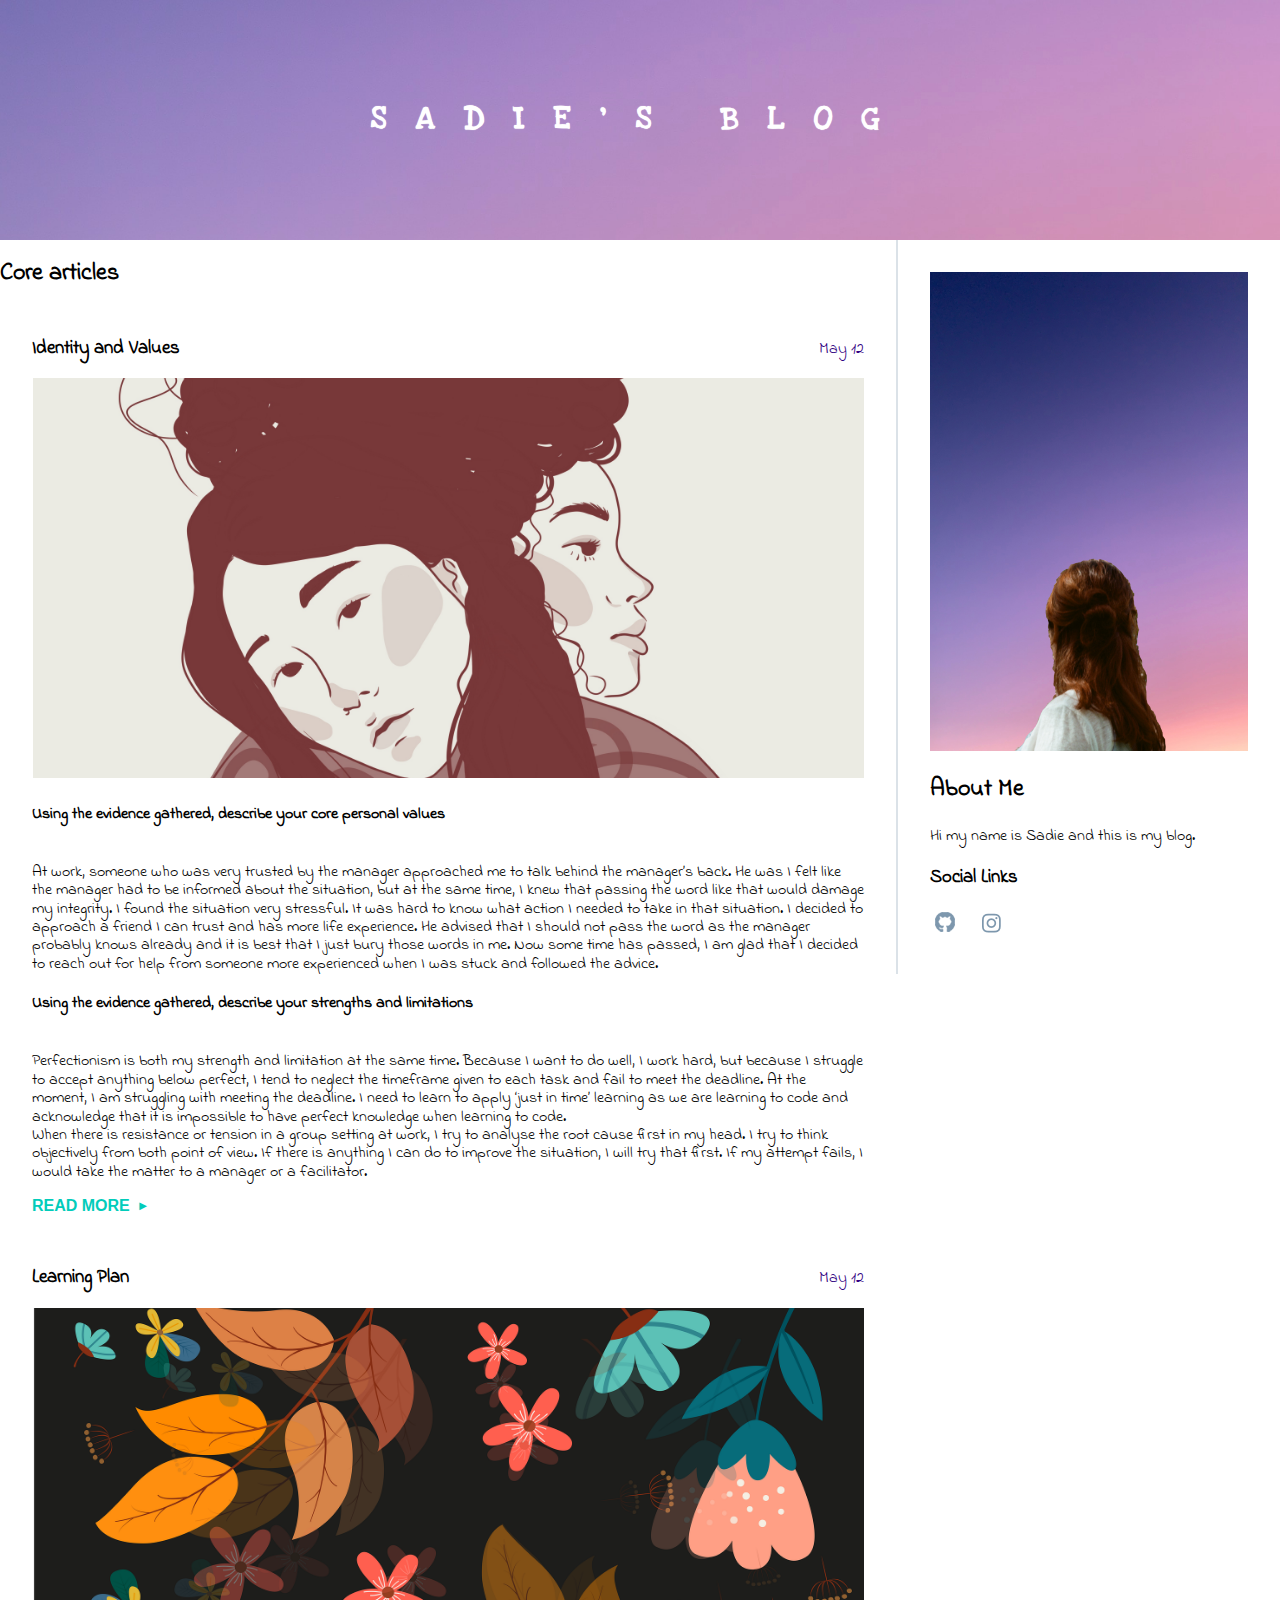
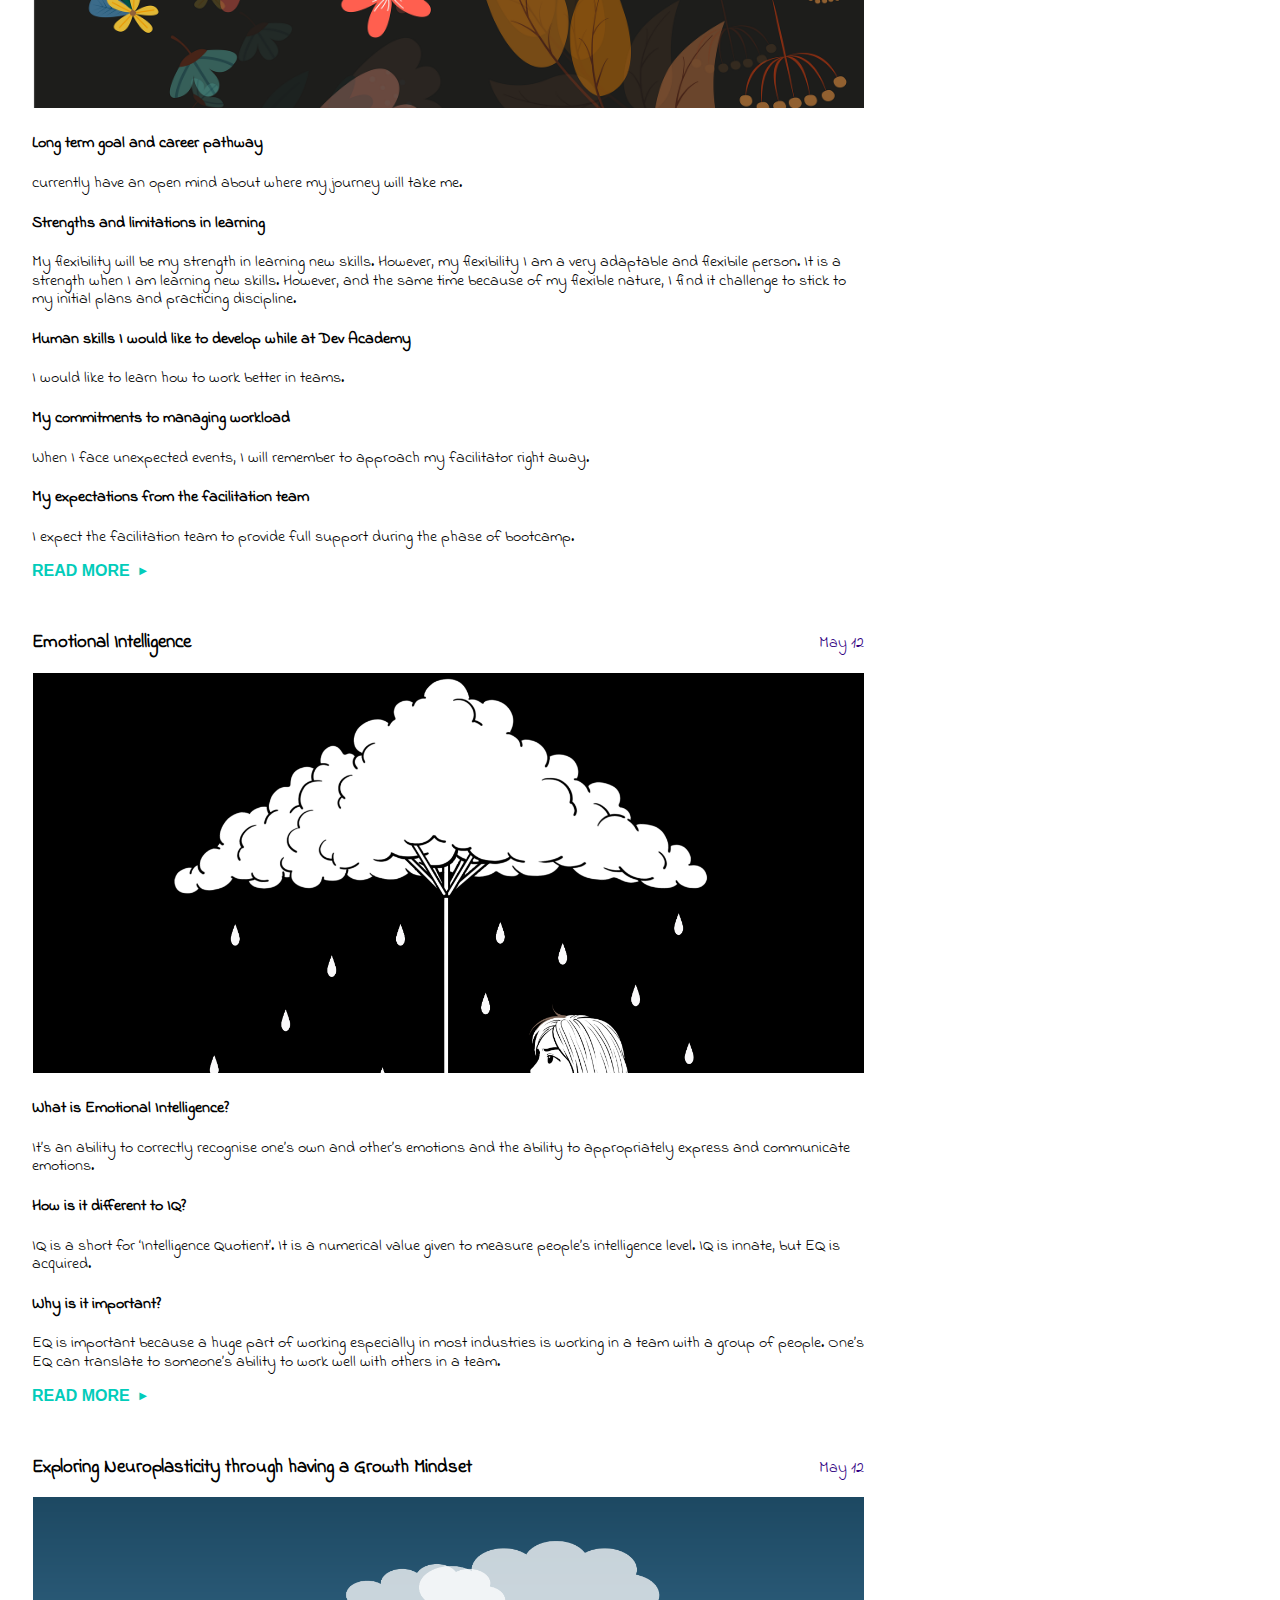
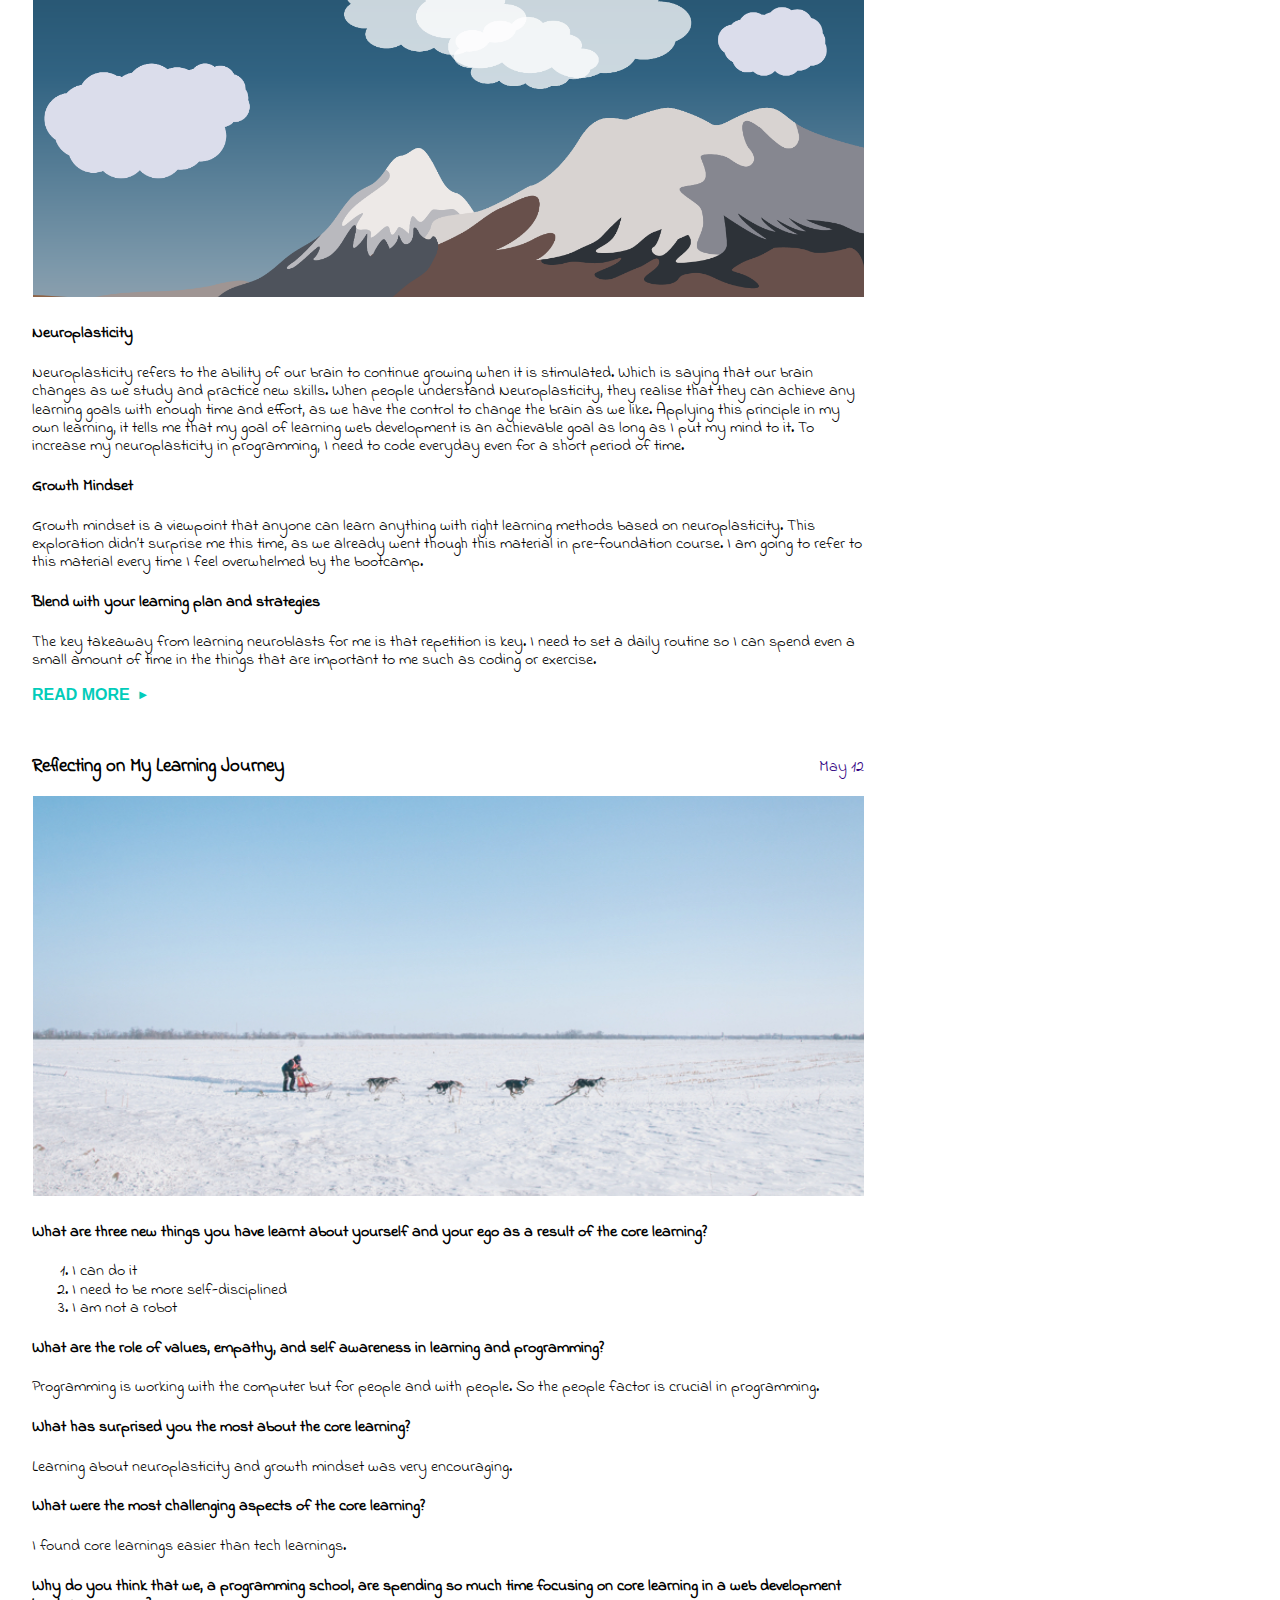
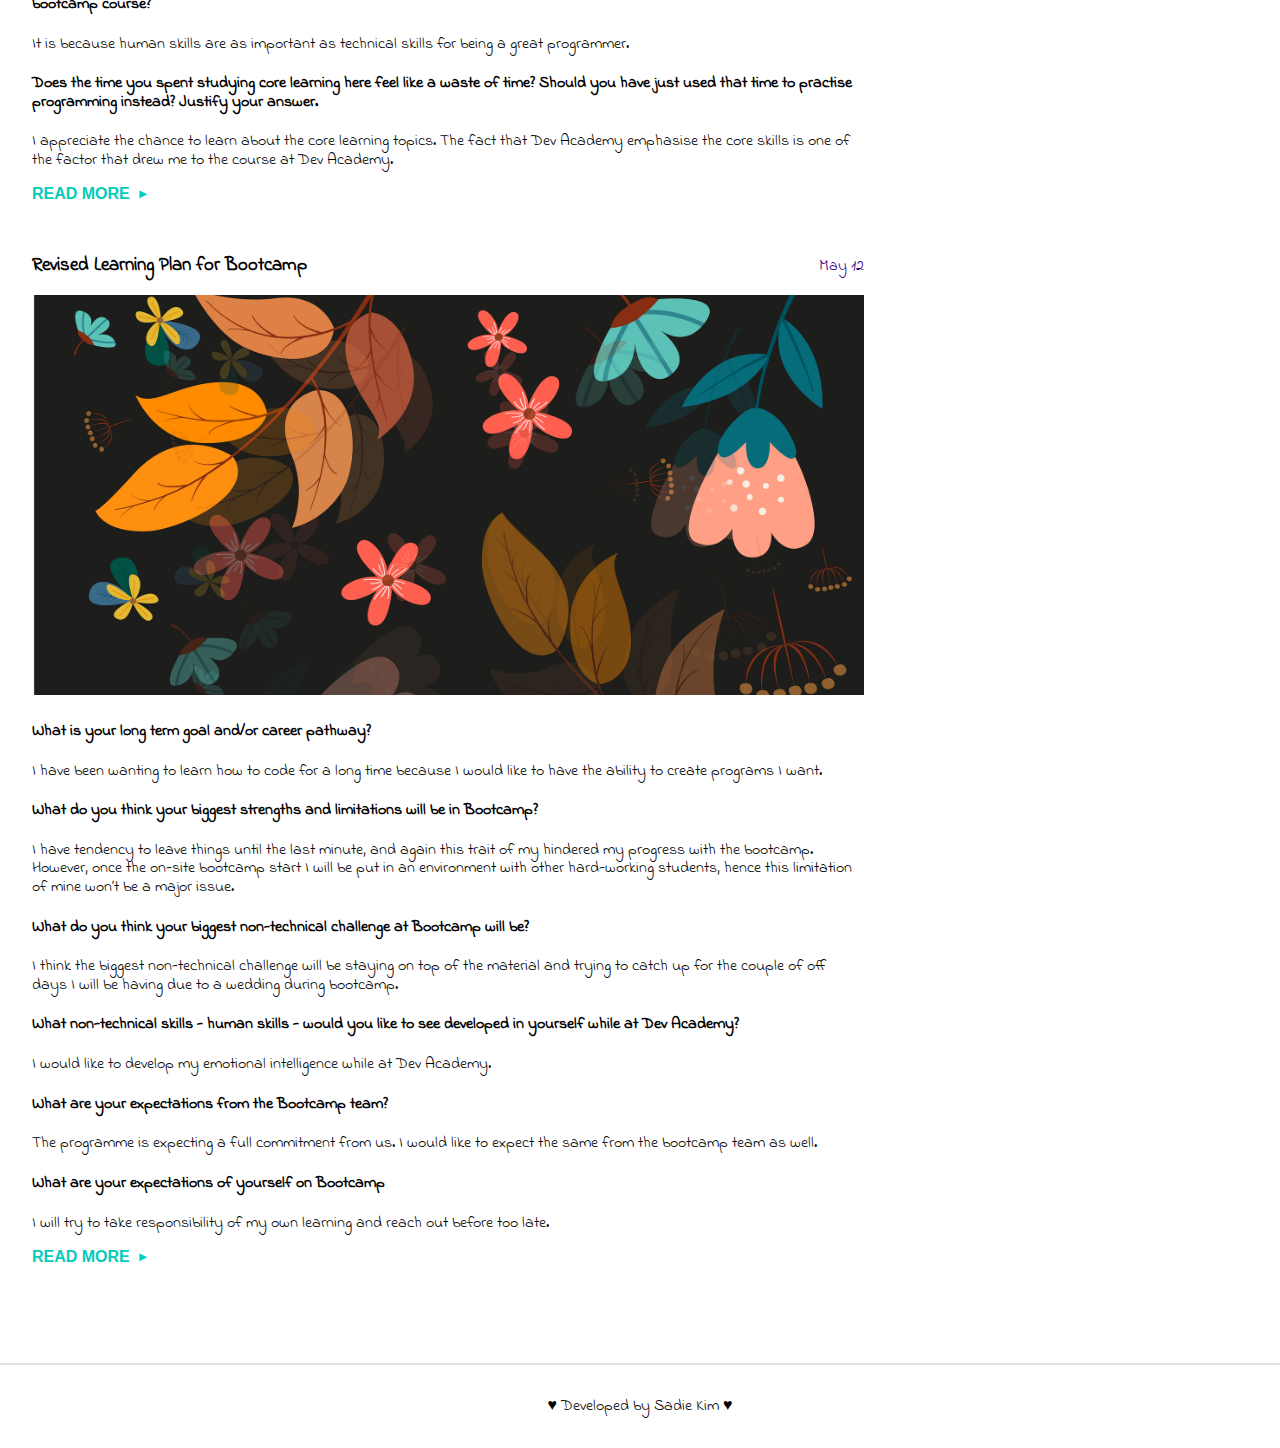
==== commit b0d7b207: "Blog update" ====
--- a/core-blog.html
+++ b/core-blog.html
@@ -50,18 +50,21 @@
         </header>
         <img src="img/learningplan.png" alt="A dogsled team in Alaska">
         <p>
-         <br>
-         I currently have an open mind about where my journey will take me. 
-         <br>
-         My flexibility will be my strength in learning new skills. However, my flexibility makes it hard for me to stick to my initial plans. 
-         <br>
-         I would like to learn how to work better in team settings.
-         <br>
-         When I am faced with unexpected events, I will remember to approach my facilitator right away.
-         <br>
+          <h4>Long term goal and career pathway</h4>
+         currently have an open mind about where my journey will take me. 
+          <br>
+          <h4>Strengths and limitations in learning</h4>
+         My flexibility will be my strength in learning new skills. However, my flexibility 
+         I am a very adaptable and flexibile person. It is a strength when I am learning new skills. However, and the same time because of my flexible nature, I find it challenge to stick to my initial plans and practicing discipline.
+         <br>
+         <h4>Human skills I would like to develop while at Dev Academy</h4>
+         I would like to learn how to work better in teams.
+         <br>
+         <h4>My commitments to managing workload </h4>
+         When I face unexpected events, I will remember to approach my facilitator right away.
+         <br>
+         <h4>My expectations from the facilitation team</h4>
          I expect the facilitation team to provide full support during the phase of bootcamp.
-         <br>
-         I don’t have any other commitments apart from one wedding I have to attend in February. I have already discussed this with Joseph, but will do again with my bootcamp facilitator.
          <br>
         </p>
         <a class="read-more" href="#">Read more</a>
@@ -182,7 +185,7 @@
 
       <div class="sidebar-text">
         <h2>About Me</h2>
-        <p>Lorem ipsum dolor sit amet, consectetur adipisicing elit. Atque ducimus delectus esse repellendus. Harum esse laudantium itaque, aut cum molestias magni voluptatum veritatis alias. Veniam, impedit fuga ab saepe repudiandae.</p>
+        <p>Hi my name is Sadie and this is my blog.</p>
 
         <section>
           <h3 class="visuallyhidden">Social Links</h3>
